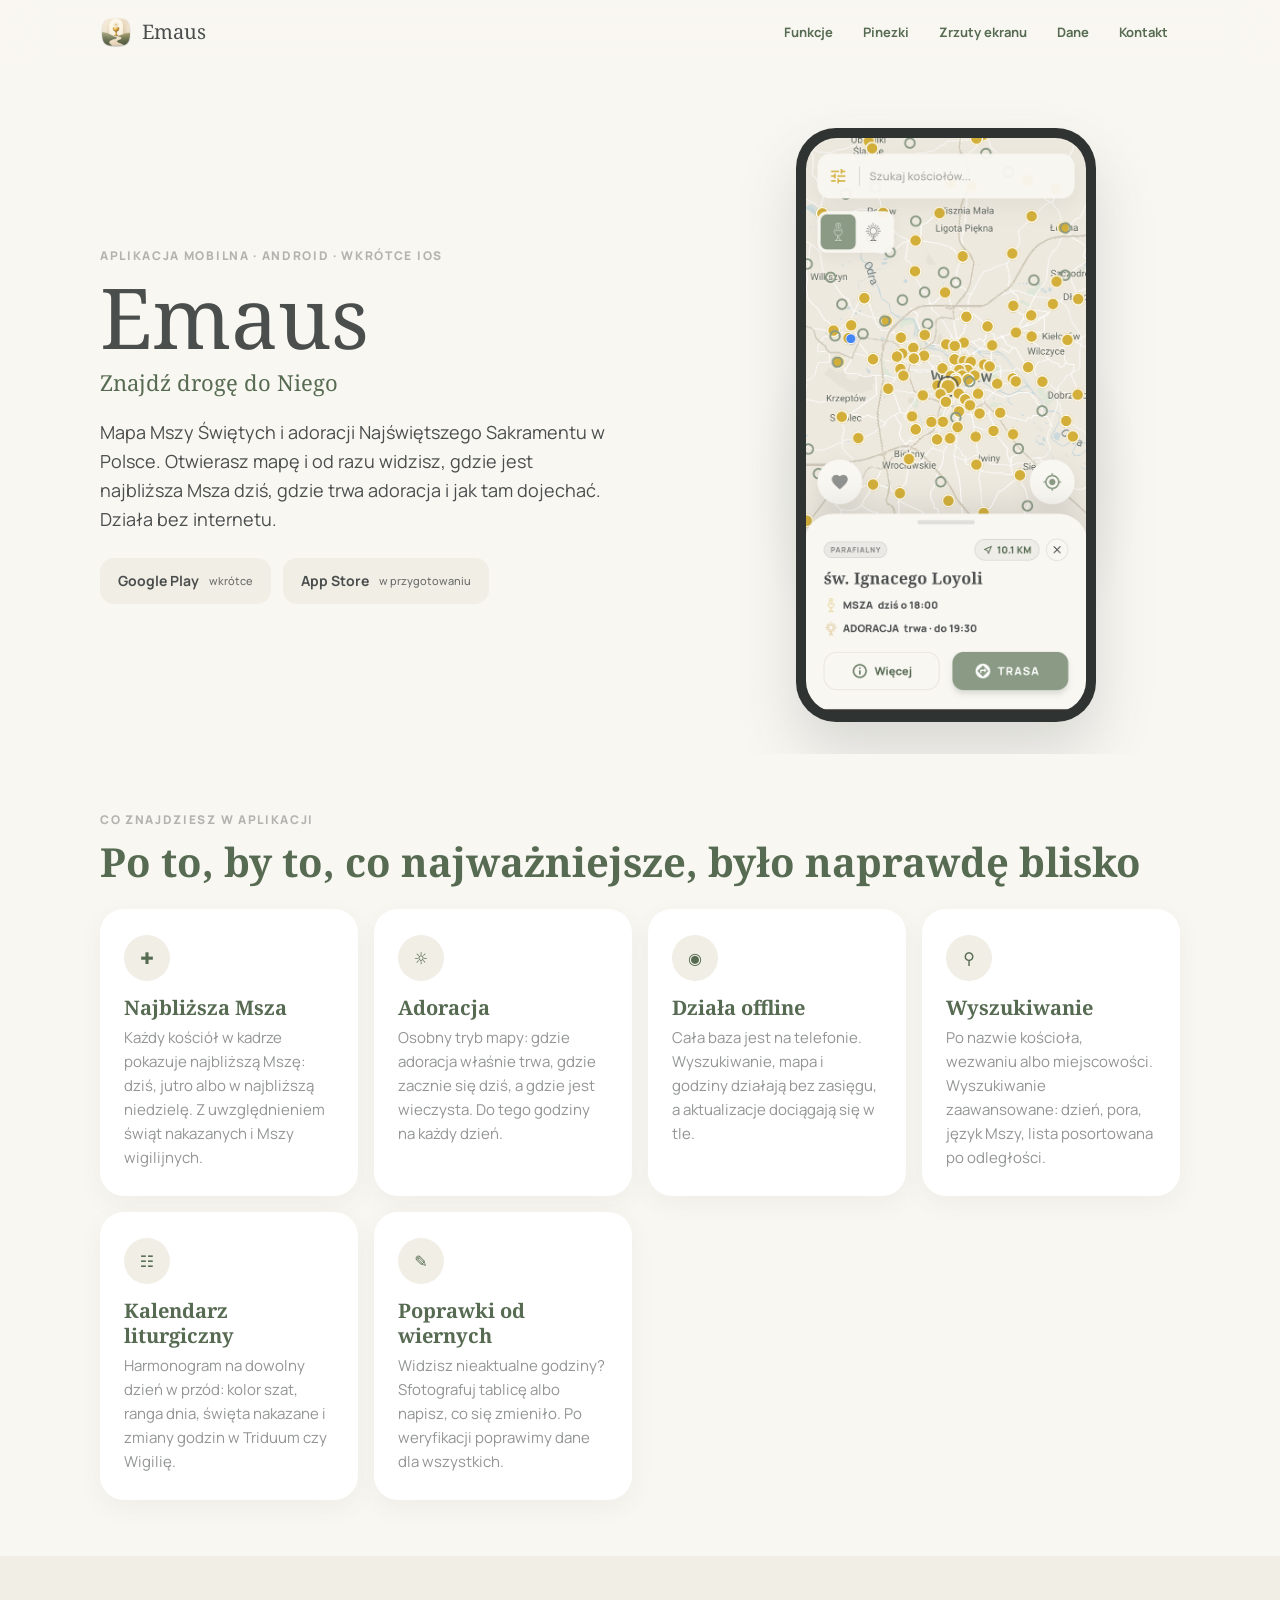
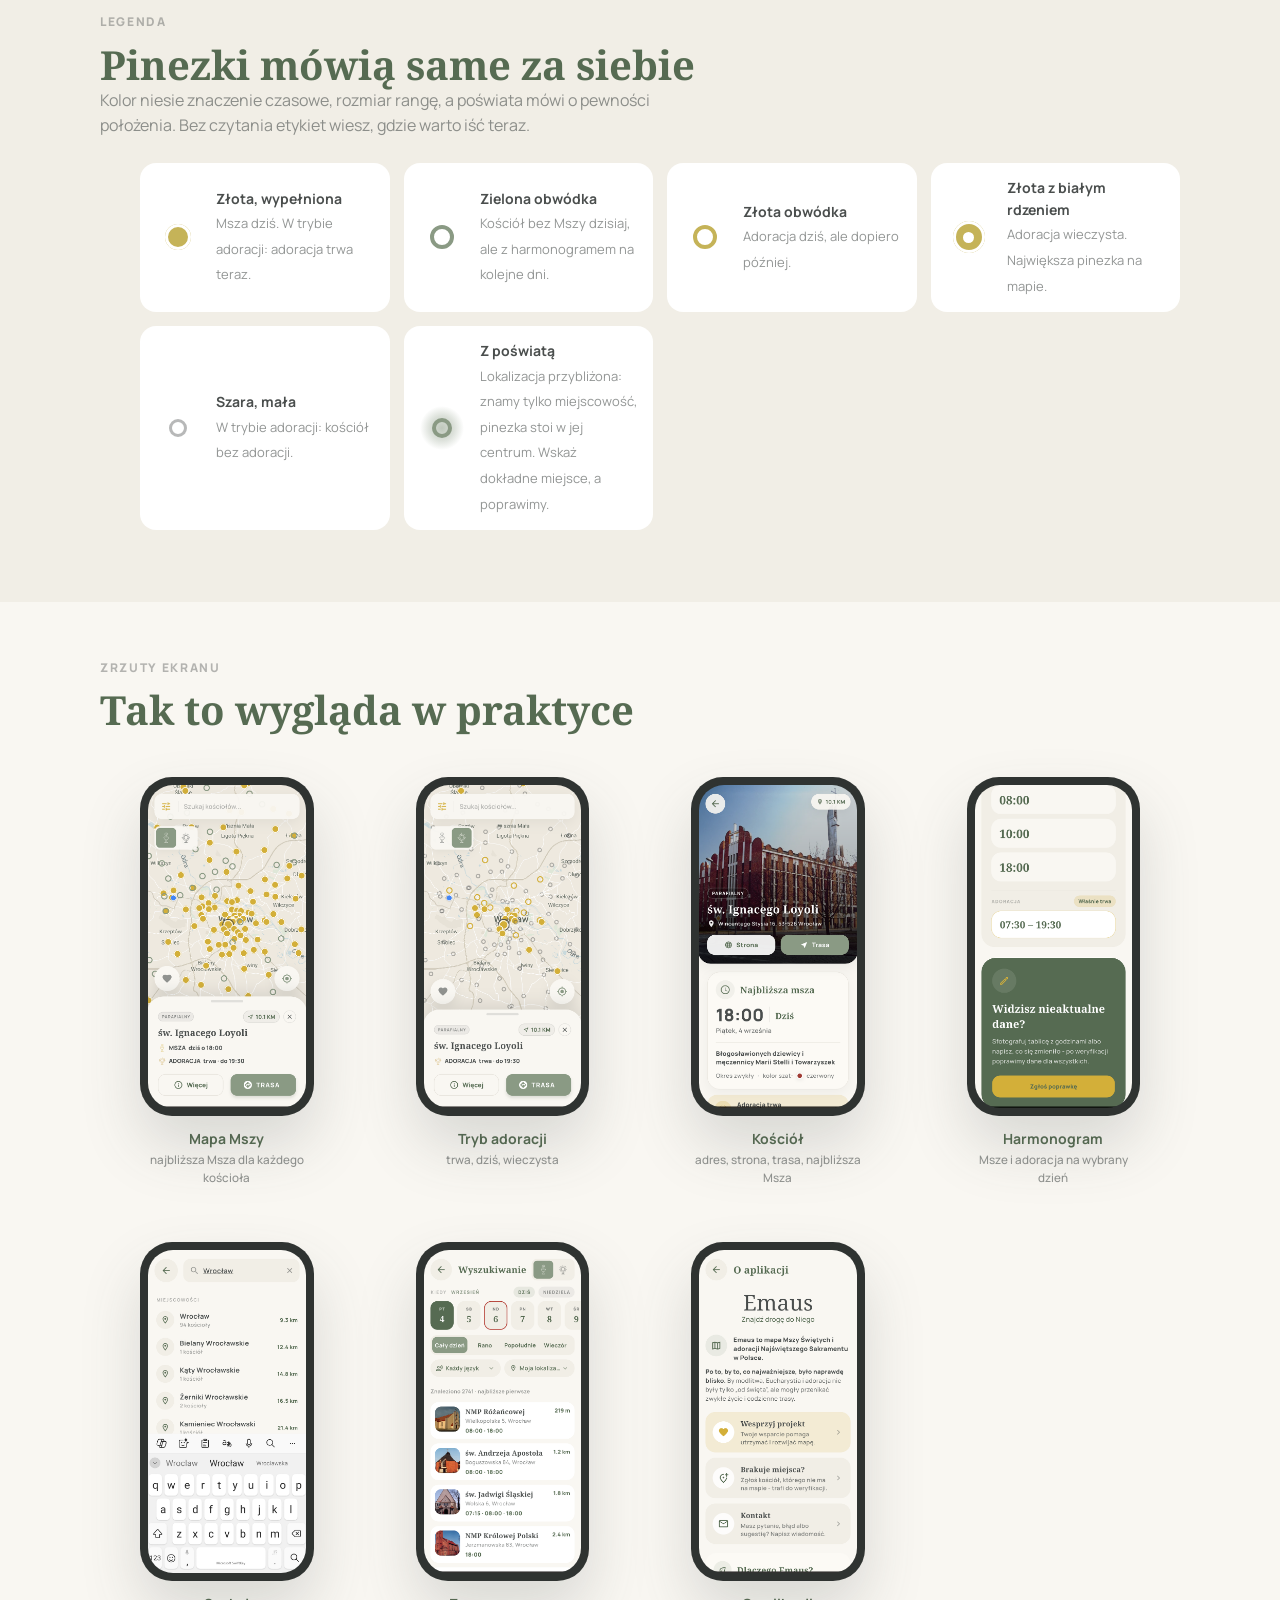
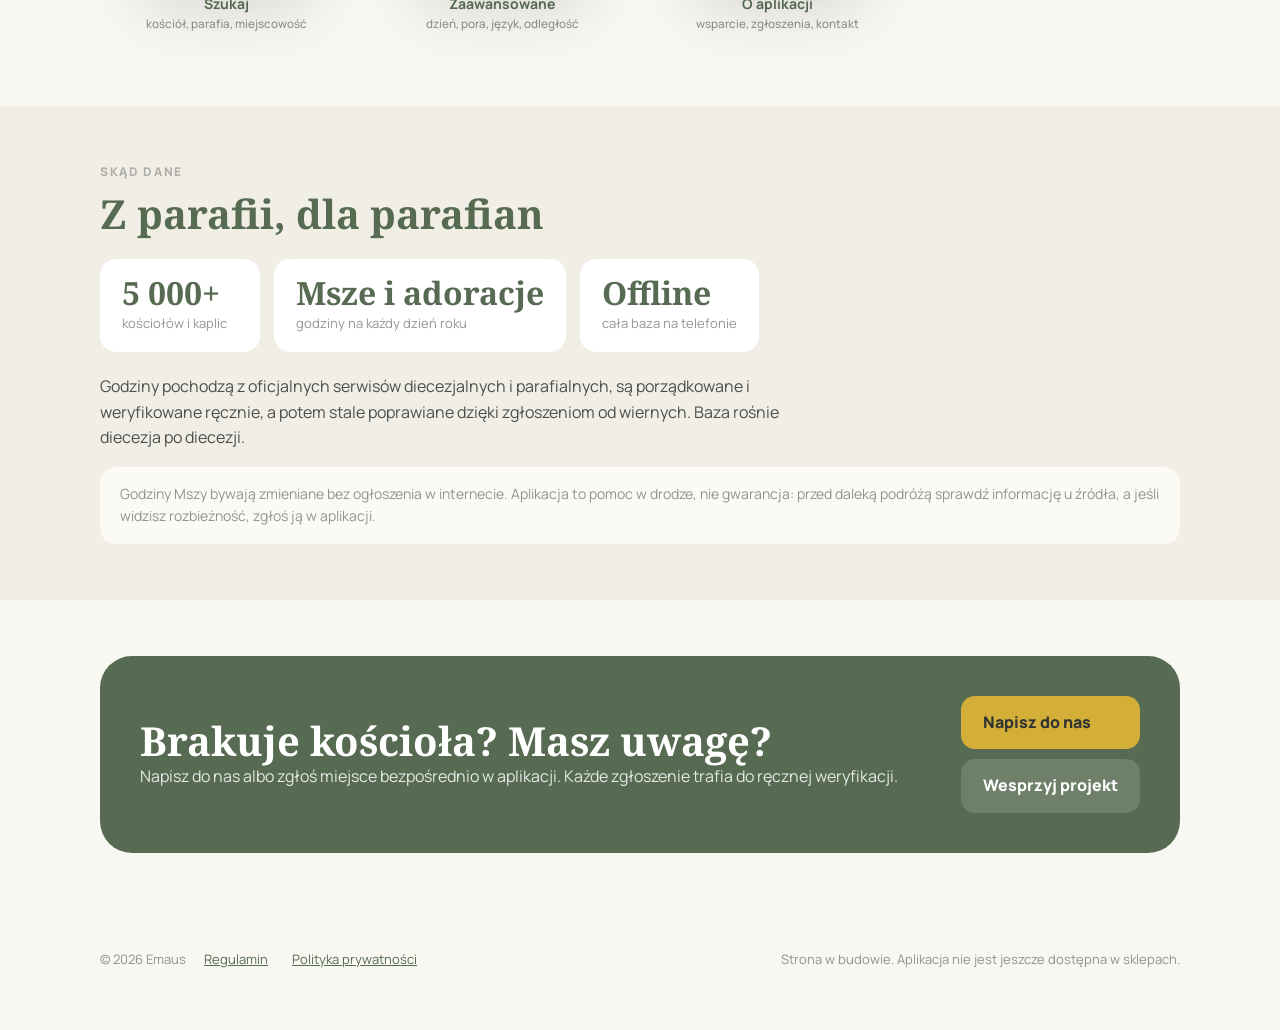
==== index.html @ 116a6212 "Strona Emaus" ====
<!doctype html>
<html lang="pl">
<head>
<meta charset="utf-8">
<meta name="viewport" content="width=device-width, initial-scale=1">
<title>Emaus – mapa Mszy Świętych i adoracji</title>
<meta name="description" content="Emaus to aplikacja mobilna z mapą kościołów, godzin Mszy Świętych i adoracji Najświętszego Sakramentu w Polsce. Działa offline.">
<link rel="icon" href="assets/img/favicon.png">
<link rel="preconnect" href="https://fonts.googleapis.com">
<link href="https://fonts.googleapis.com/css2?family=Manrope:wght@500;700;800&family=Noto+Serif:wght@400;700&display=swap" rel="stylesheet">
<link rel="stylesheet" href="assets/style.css">
</head>
<body>

<header class="nav">
  <div class="wrap">
    <a class="brand" href="#"><img src="assets/img/icon.png" alt=""><span>Emaus</span></a>
    <nav>
      <a href="#funkcje">Funkcje</a>
      <a href="#pinezki">Pinezki</a>
      <a href="#zrzuty">Zrzuty ekranu</a>
      <a href="#dane">Dane</a>
      <a href="#kontakt">Kontakt</a>
    </nav>
  </div>
</header>

<section class="hero">
  <div class="wrap">
    <div>
      <div class="eyebrow">Aplikacja mobilna · Android · wkrótce iOS</div>
      <h1>Emaus</h1>
      <p class="tag">Znajdź drogę do Niego</p>
      <p class="lead">Mapa Mszy Świętych i adoracji Najświętszego Sakramentu w Polsce. Otwierasz mapę i od razu widzisz, gdzie jest najbliższa Msza dziś, gdzie trwa adoracja i jak tam dojechać. Działa bez internetu.</p>
      <div class="badges">
        <span class="badge soon">Google Play<small>wkrótce</small></span>
        <span class="badge soon">App Store<small>w przygotowaniu</small></span>
      </div>
    </div>
    <div class="hero-art">
      <div class="phone"><img src="assets/img/mapa-msze.png" alt="Ekran mapy aplikacji Emaus z pinezkami kościołów"></div>
    </div>
  </div>
</section>

<section id="funkcje">
  <div class="wrap">
    <div class="eyebrow">Co znajdziesz w aplikacji</div>
    <h2>Po to, by to, co najważniejsze, było naprawdę blisko</h2>
    <div class="cards">
      <div class="card"><div class="ico">&#10010;</div><h3>Najbliższa Msza</h3><p>Każdy kościół w kadrze pokazuje najbliższą Mszę: dziś, jutro albo w najbliższą niedzielę. Z uwzględnieniem świąt nakazanych i Mszy wigilijnych.</p></div>
      <div class="card"><div class="ico">&#9788;</div><h3>Adoracja</h3><p>Osobny tryb mapy: gdzie adoracja właśnie trwa, gdzie zacznie się dziś, a gdzie jest wieczysta. Do tego godziny na każdy dzień.</p></div>
      <div class="card"><div class="ico">&#9673;</div><h3>Działa offline</h3><p>Cała baza jest na telefonie. Wyszukiwanie, mapa i godziny działają bez zasięgu, a aktualizacje dociągają się w tle.</p></div>
      <div class="card"><div class="ico">&#9906;</div><h3>Wyszukiwanie</h3><p>Po nazwie kościoła, wezwaniu albo miejscowości. Wyszukiwanie zaawansowane: dzień, pora, język Mszy, lista posortowana po odległości.</p></div>
      <div class="card"><div class="ico">&#9783;</div><h3>Kalendarz liturgiczny</h3><p>Harmonogram na dowolny dzień w przód: kolor szat, ranga dnia, święta nakazane i zmiany godzin w Triduum czy Wigilię.</p></div>
      <div class="card"><div class="ico">&#9998;</div><h3>Poprawki od wiernych</h3><p>Widzisz nieaktualne godziny? Sfotografuj tablicę albo napisz, co się zmieniło. Po weryfikacji poprawimy dane dla wszystkich.</p></div>
    </div>
  </div>
</section>

<section id="pinezki" class="band">
  <div class="wrap">
    <div class="eyebrow">Legenda</div>
    <h2>Pinezki mówią same za siebie</h2>
    <p class="muted" style="max-width:60ch">Kolor niesie znaczenie czasowe, rozmiar rangę, a poświata mówi o pewności położenia. Bez czytania etykiet wiesz, gdzie warto iść teraz.</p>
    <ul class="legend">
      <li><div class="pin mass"><i></i></div><div><b>Złota, wypełniona</b><span>Msza dziś. W trybie adoracji: adoracja trwa teraz.</span></div></li>
      <li><div class="pin empty"><i></i></div><div><b>Zielona obwódka</b><span>Kościół bez Mszy dzisiaj, ale z harmonogramem na kolejne dni.</span></div></li>
      <li><div class="pin ador"><i></i></div><div><b>Złota obwódka</b><span>Adoracja dziś, ale dopiero później.</span></div></li>
      <li><div class="pin perp"><i></i></div><div><b>Złota z białym rdzeniem</b><span>Adoracja wieczysta. Największa pinezka na mapie.</span></div></li>
      <li><div class="pin dim"><i></i></div><div><b>Szara, mała</b><span>W trybie adoracji: kościół bez adoracji.</span></div></li>
      <li><div class="pin halo"><i></i></div><div><b>Z poświatą</b><span>Lokalizacja przybliżona: znamy tylko miejscowość, pinezka stoi w jej centrum. Wskaż dokładne miejsce, a poprawimy.</span></div></li>
    </ul>
  </div>
</section>

<section id="zrzuty">
  <div class="wrap">
    <div class="eyebrow">Zrzuty ekranu</div>
    <h2>Tak to wygląda w praktyce</h2>
    <div class="gallery">
      <figure class="shot"><div class="phone sm"><img src="assets/img/mapa-msze.png" alt="Mapa w trybie Mszy" loading="lazy"></div><figcaption>Mapa Mszy<small>najbliższa Msza dla każdego kościoła</small></figcaption></figure>
      <figure class="shot"><div class="phone sm"><img src="assets/img/mapa-adoracje.png" alt="Mapa w trybie adoracji" loading="lazy"></div><figcaption>Tryb adoracji<small>trwa, dziś, wieczysta</small></figcaption></figure>
      <figure class="shot"><div class="phone sm"><img src="assets/img/detal.png" alt="Szczegóły kościoła" loading="lazy"></div><figcaption>Kościół<small>adres, strona, trasa, najbliższa Msza</small></figcaption></figure>
      <figure class="shot"><div class="phone sm"><img src="assets/img/harmonogram.png" alt="Harmonogram Mszy i adoracji" loading="lazy"></div><figcaption>Harmonogram<small>Msze i adoracja na wybrany dzień</small></figcaption></figure>
      <figure class="shot"><div class="phone sm"><img src="assets/img/szukaj.png" alt="Wyszukiwanie miejscowości" loading="lazy"></div><figcaption>Szukaj<small>kościół, parafia, miejscowość</small></figcaption></figure>
      <figure class="shot"><div class="phone sm"><img src="assets/img/zaawansowane.png" alt="Wyszukiwanie zaawansowane" loading="lazy"></div><figcaption>Zaawansowane<small>dzień, pora, język, odległość</small></figcaption></figure>
      <figure class="shot"><div class="phone sm"><img src="assets/img/o-aplikacji.png" alt="Ekran O aplikacji" loading="lazy"></div><figcaption>O aplikacji<small>wsparcie, zgłoszenia, kontakt</small></figcaption></figure>
    </div>
  </div>
</section>

<section id="dane" class="band">
  <div class="wrap">
    <div class="eyebrow">Skąd dane</div>
    <h2>Z parafii, dla parafian</h2>
    <div class="stats">
      <div class="stat"><b>5&nbsp;000+</b><span>kościołów i kaplic</span></div>
      <div class="stat"><b>Msze i adoracje</b><span>godziny na każdy dzień roku</span></div>
      <div class="stat"><b>Offline</b><span>cała baza na telefonie</span></div>
    </div>
    <p style="max-width:70ch">Godziny pochodzą z oficjalnych serwisów diecezjalnych i parafialnych, są porządkowane i weryfikowane ręcznie, a potem stale poprawiane dzięki zgłoszeniom od wiernych. Baza rośnie diecezja po diecezji.</p>
    <div class="note">Godziny Mszy bywają zmieniane bez ogłoszenia w internecie. Aplikacja to pomoc w drodze, nie gwarancja: przed daleką podróżą sprawdź informację u źródła, a jeśli widzisz rozbieżność, zgłoś ją w aplikacji.</div>
  </div>
</section>

<section id="kontakt">
  <div class="wrap">
    <div class="cta">
      <div>
        <h2>Brakuje kościoła? Masz uwagę?</h2>
        <p>Napisz do nas albo zgłoś miejsce bezpośrednio w aplikacji. Każde zgłoszenie trafia do ręcznej weryfikacji.</p>
      </div>
      <div style="display:grid;gap:10px">
        <a class="btn" href="mailto:[[DO UZUPEŁNIENIA: e-mail kontaktowy]]">Napisz do nas</a>
        <a class="btn ghost" href="[[DO UZUPEŁNIENIA: link wsparcia]]">Wesprzyj projekt</a>
      </div>
    </div>
  </div>
</section>

<footer>
  <div class="wrap">
    <span>© 2026 Emaus</span>
    <a href="emaus/regulamin.html">Regulamin</a>
    <a href="emaus/polityka-prywatnosci.html">Polityka prywatności</a>
    <span class="spacer"></span>
    <span>Strona w budowie. Aplikacja nie jest jeszcze dostępna w sklepach.</span>
  </div>
</footer>

</body>
</html>
---- assets/style.css ----
:root{
  --bg:#F9F7F2; --low:#F1EEE6; --lowest:#FFFFFF; --warm:#FCFAF5;
  --primary:#8A9A84; --primary-dark:#566B52; --gold:#C5B358; --gold-deep:#D3AF39;
  --ink:#4A4E4D; --ink-60:rgba(74,78,77,.6); --ink-40:rgba(74,78,77,.4);
  --feast:#B33A31; --radius:24px; --radius-sm:16px;
  --shadow:0 8px 24px rgba(74,78,77,.06);
}
*{box-sizing:border-box}
html{scroll-behavior:smooth}
body{margin:0;background:var(--bg);color:var(--ink);font-family:"Manrope",system-ui,-apple-system,"Segoe UI",sans-serif;font-size:16px;line-height:1.6}
h1,h2,h3,.serif{font-family:"Noto Serif",Georgia,serif;font-weight:700;color:var(--primary-dark);margin:0}
h1{font-size:clamp(44px,8vw,84px);line-height:1;font-weight:400;color:var(--ink)}
h2{font-size:clamp(28px,4vw,40px);line-height:1.15}
h3{font-size:20px;line-height:1.25}
p{margin:0 0 1em}
a{color:var(--primary-dark)}
.wrap{max-width:1120px;margin:0 auto;padding:0 20px}
.muted{color:var(--ink-60)}
.eyebrow{font-size:12px;font-weight:800;letter-spacing:.14em;text-transform:uppercase;color:var(--ink-40);margin-bottom:10px}

/* nav */
.nav{position:sticky;top:0;z-index:20;background:rgba(249,247,242,.8);backdrop-filter:blur(20px);-webkit-backdrop-filter:blur(20px)}
.nav .wrap{display:flex;align-items:center;gap:20px;height:64px}
.brand{display:flex;align-items:center;gap:10px;text-decoration:none;color:var(--ink)}
.brand img{width:32px;height:32px;border-radius:9px}
.brand span{font-family:"Noto Serif",serif;font-size:20px}
.nav nav{margin-left:auto;display:flex;gap:6px;flex-wrap:wrap}
.nav nav a{text-decoration:none;font-size:13px;font-weight:700;color:var(--primary-dark);padding:8px 12px;border-radius:999px}
.nav nav a:hover{background:var(--low)}

/* hero */
.hero{position:relative;overflow:hidden;padding:64px 0 32px}
.hero .wrap{display:grid;grid-template-columns:1.1fr .9fr;gap:40px;align-items:center}
.hero .tag{font-family:"Noto Serif",serif;font-size:22px;color:var(--primary-dark);margin:6px 0 18px}
.hero .lead{font-size:18px;max-width:46ch}
.badges{display:flex;gap:12px;flex-wrap:wrap;margin-top:24px}
.badge{display:inline-flex;align-items:center;gap:10px;padding:12px 18px;border-radius:14px;background:var(--ink);color:#fff;text-decoration:none;font-weight:700;font-size:14px;opacity:.55;cursor:default}
.badge small{display:block;font-weight:500;font-size:11px;opacity:.8;line-height:1}
.badge.soon{background:var(--low);color:var(--ink);opacity:1}
.hero-art{position:relative;display:flex;justify-content:center}
.hero-art::before{content:"";position:absolute;inset:10% -10% -10% -10%;background:radial-gradient(closest-side,rgba(138,154,132,.28),transparent 70%);z-index:0}

/* phone */
.phone{position:relative;z-index:1;width:min(300px,80vw);padding:10px;border-radius:40px;background:#2f3331;box-shadow:0 30px 60px rgba(74,78,77,.18)}
.phone img{display:block;width:100%;height:auto;border-radius:31px;background:var(--low)}
.phone.sm{width:100%;padding:8px;border-radius:32px}
.phone.sm img{border-radius:25px}

section{padding:56px 0}
.cards{display:grid;grid-template-columns:repeat(auto-fit,minmax(250px,1fr));gap:16px;margin-top:24px}
.card{background:var(--lowest);border-radius:var(--radius);padding:26px 24px;box-shadow:var(--shadow)}
.card .ico{width:46px;height:46px;border-radius:50%;background:var(--low);display:grid;place-items:center;margin-bottom:14px;color:var(--primary-dark)}
.card h3{margin-bottom:6px}
.card p{margin:0;color:var(--ink-60);font-size:15px}
.band{background:var(--low)}

/* legenda pinezek */
.legend{display:grid;grid-template-columns:repeat(auto-fit,minmax(230px,1fr));gap:14px;margin-top:24px}
.legend li{list-style:none;display:flex;align-items:center;gap:16px;background:var(--lowest);border-radius:var(--radius-sm);padding:14px 16px}
.legend .pin{position:relative;flex:0 0 44px;height:44px;display:grid;place-items:center}
.pin i{display:block;border-radius:50%}
.pin.mass i{width:26px;height:26px;background:var(--gold);box-shadow:0 0 0 3px #fff inset}
.pin.empty i{width:24px;height:24px;border:4px solid var(--primary)}
.pin.ador i{width:24px;height:24px;border:4px solid var(--gold)}
.pin.perp i{width:32px;height:32px;background:var(--gold);box-shadow:0 0 0 3px #fff inset;position:relative}
.pin.perp i::after{content:"";position:absolute;left:50%;top:50%;width:11px;height:11px;margin:-5.5px;border-radius:50%;background:#fff}
.pin.dim i{width:18px;height:18px;border:3px solid rgba(74,78,77,.4)}
.pin.halo::before{content:"";position:absolute;width:44px;height:44px;border-radius:50%;background:radial-gradient(closest-side,rgba(138,154,132,.55),rgba(138,154,132,.3) 55%,transparent)}
.pin.halo i{position:relative;width:20px;height:20px;border:4px solid var(--primary)}
.legend b{display:block;font-size:14px}
.legend span{font-size:13px;color:var(--ink-60)}

/* galeria */
.gallery{display:grid;grid-template-columns:repeat(auto-fit,minmax(200px,1fr));gap:22px;margin-top:28px}
.shot{text-align:center}
.shot figcaption{margin-top:12px;font-size:14px;font-weight:700;color:var(--primary-dark)}
.shot figcaption small{display:block;font-weight:500;color:var(--ink-60)}

/* dane */
.stats{display:flex;gap:14px;flex-wrap:wrap;margin:22px 0}
.stat{background:var(--lowest);border-radius:var(--radius-sm);padding:16px 22px;min-width:160px}
.stat b{display:block;font-family:"Noto Serif",serif;font-size:32px;color:var(--primary-dark);line-height:1.1}
.stat span{font-size:13px;color:var(--ink-60)}
.note{background:var(--warm);border-radius:var(--radius-sm);padding:16px 20px;font-size:14px;color:var(--ink-60)}

/* cta */
.cta{background:var(--primary-dark);color:#fff;border-radius:32px;padding:40px;display:grid;grid-template-columns:1fr auto;gap:24px;align-items:center}
.cta h2{color:#fff}
.cta p{color:rgba(255,255,255,.85);margin:0}
.btn{display:inline-block;padding:14px 22px;border-radius:14px;background:var(--gold-deep);color:#2f3331;font-weight:800;text-decoration:none;white-space:nowrap}
.btn.ghost{background:rgba(255,255,255,.14);color:#fff}

footer{padding:40px 0 60px;font-size:13px;color:var(--ink-60)}
footer .wrap{display:flex;gap:18px;flex-wrap:wrap;align-items:center}
footer a{margin-right:6px}
footer .spacer{flex:1}

/* dokumenty */
.doc{max-width:760px;margin:0 auto;padding:40px 20px 80px}
.doc h1{font-size:clamp(32px,5vw,48px);font-weight:700;color:var(--primary-dark);margin-bottom:8px}
.doc h2{font-size:22px;margin:36px 0 10px}
.doc h3{font-size:17px;margin:22px 0 6px;color:var(--ink)}
.doc ol,.doc ul{padding-left:22px}
.doc li{margin:4px 0}
.draft{background:#FBEFD6;color:#6b4e12;border-radius:var(--radius-sm);padding:14px 18px;font-size:14px;margin:18px 0 28px}
.fill{background:#FBEFD6;padding:0 6px;border-radius:6px;font-weight:700;color:#6b4e12}
.doc table{width:100%;border-collapse:collapse;font-size:14px;margin:12px 0}
.doc th,.doc td{text-align:left;padding:10px 12px;vertical-align:top}
.doc tr:nth-child(even) td{background:var(--low)}
.doc th{background:var(--low);font-weight:800;font-size:12px;letter-spacing:.08em;text-transform:uppercase;color:var(--ink-60)}
.doc .meta{font-size:13px;color:var(--ink-40)}

@media (max-width:820px){
  .hero .wrap{grid-template-columns:1fr}
  .hero-art{order:-1}
  .cta{grid-template-columns:1fr}
}
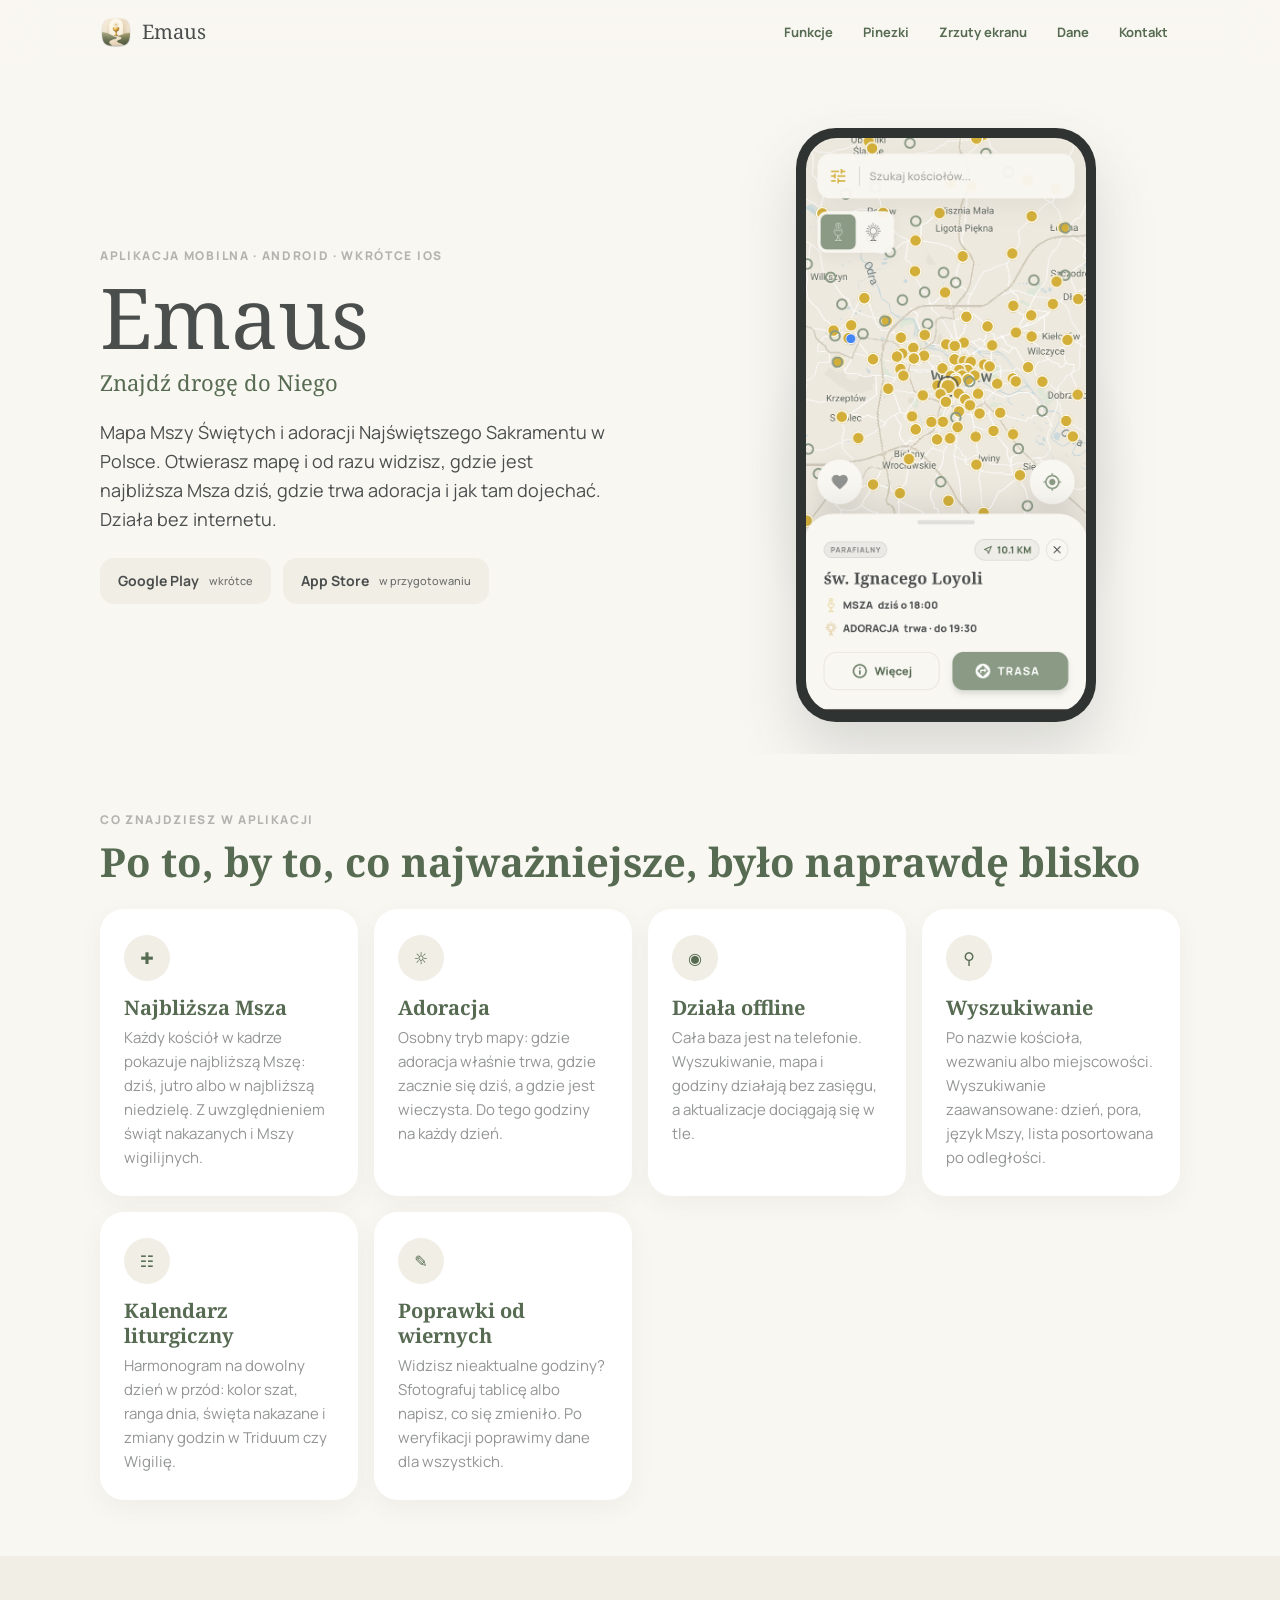
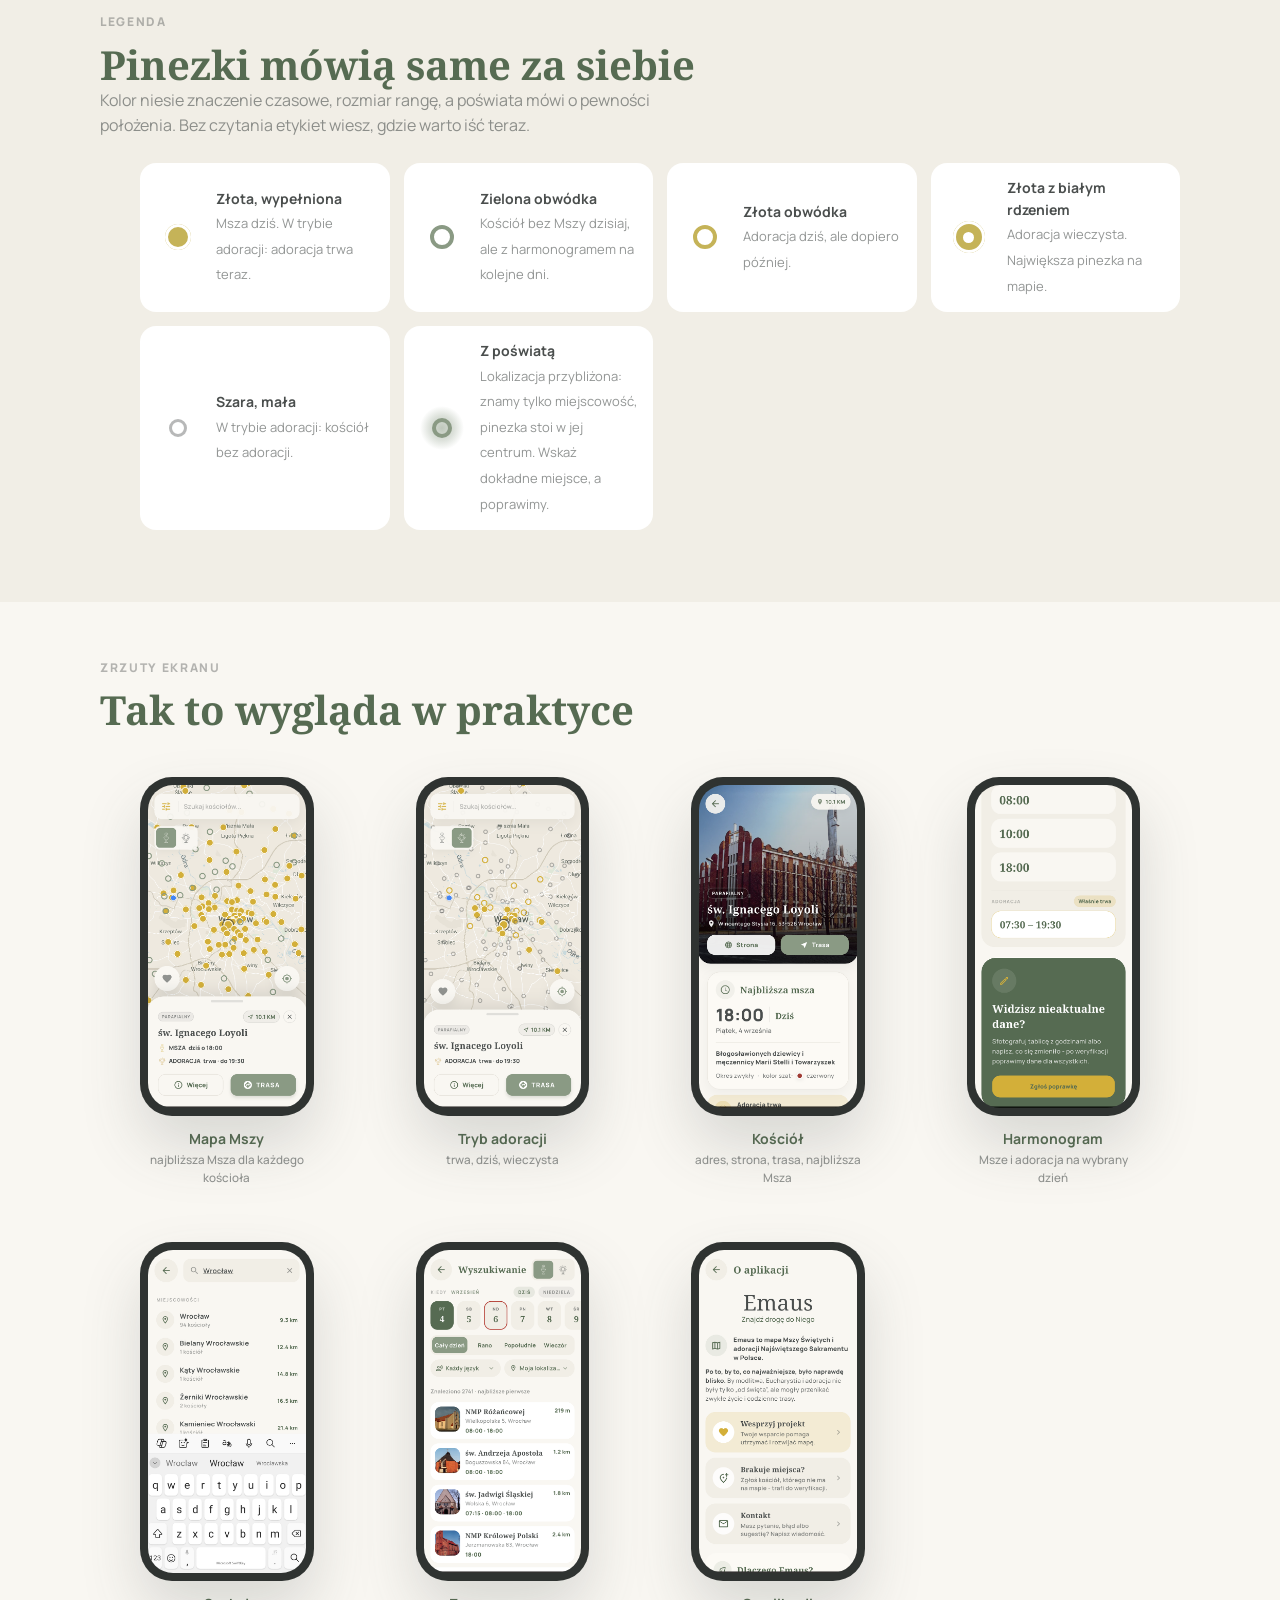
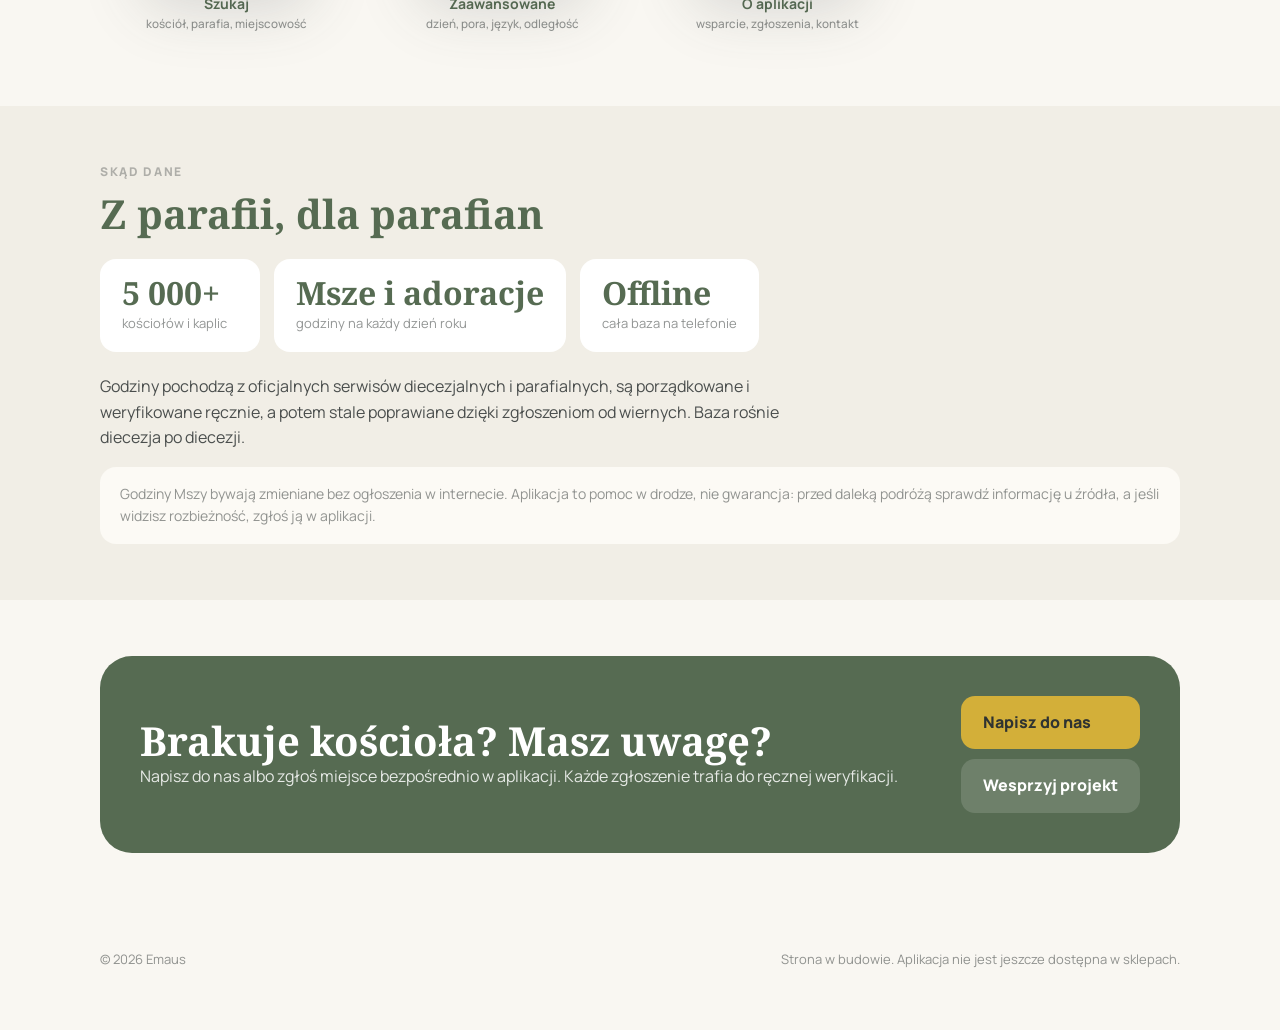
==== commit 5f0b01d8: "Finalizacja dokumentów prawnych Emaus" ====
--- a/index.html
+++ b/index.html
@@ -122,8 +122,6 @@
 <footer>
   <div class="wrap">
     <span>© 2026 Emaus</span>
-    <a href="emaus/regulamin.html">Regulamin</a>
-    <a href="emaus/polityka-prywatnosci.html">Polityka prywatności</a>
     <span class="spacer"></span>
     <span>Strona w budowie. Aplikacja nie jest jeszcze dostępna w sklepach.</span>
   </div>
--- a/assets/style.css
+++ b/assets/style.css
@@ -115,3 +115,8 @@
   .hero-art{order:-1}
   .cta{grid-template-columns:1fr}
 }
+@media (max-width:600px){
+  .nav .wrap{height:auto;padding:10px 20px 8px;flex-wrap:wrap;row-gap:4px}
+  .nav nav{margin-left:0;width:100%;gap:2px}
+  .nav nav a{padding:6px 10px;font-size:12.5px}
+}
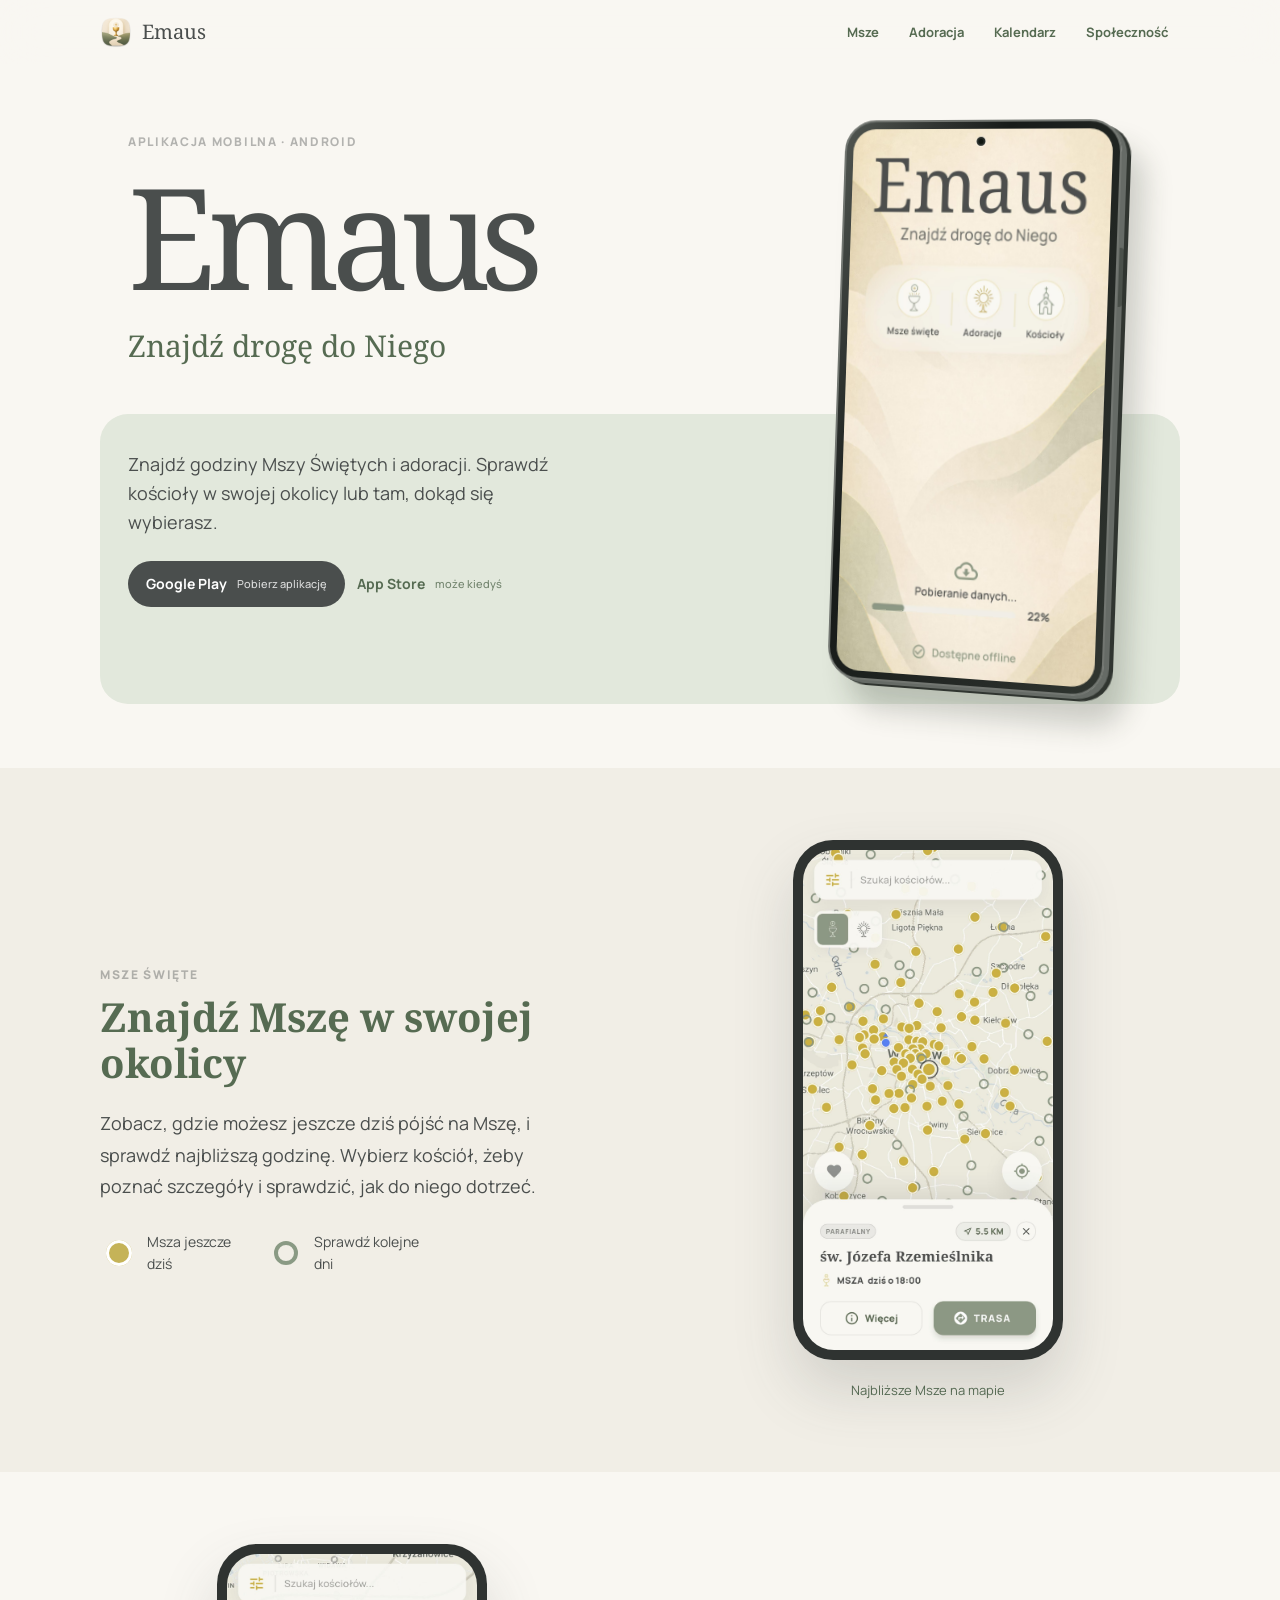
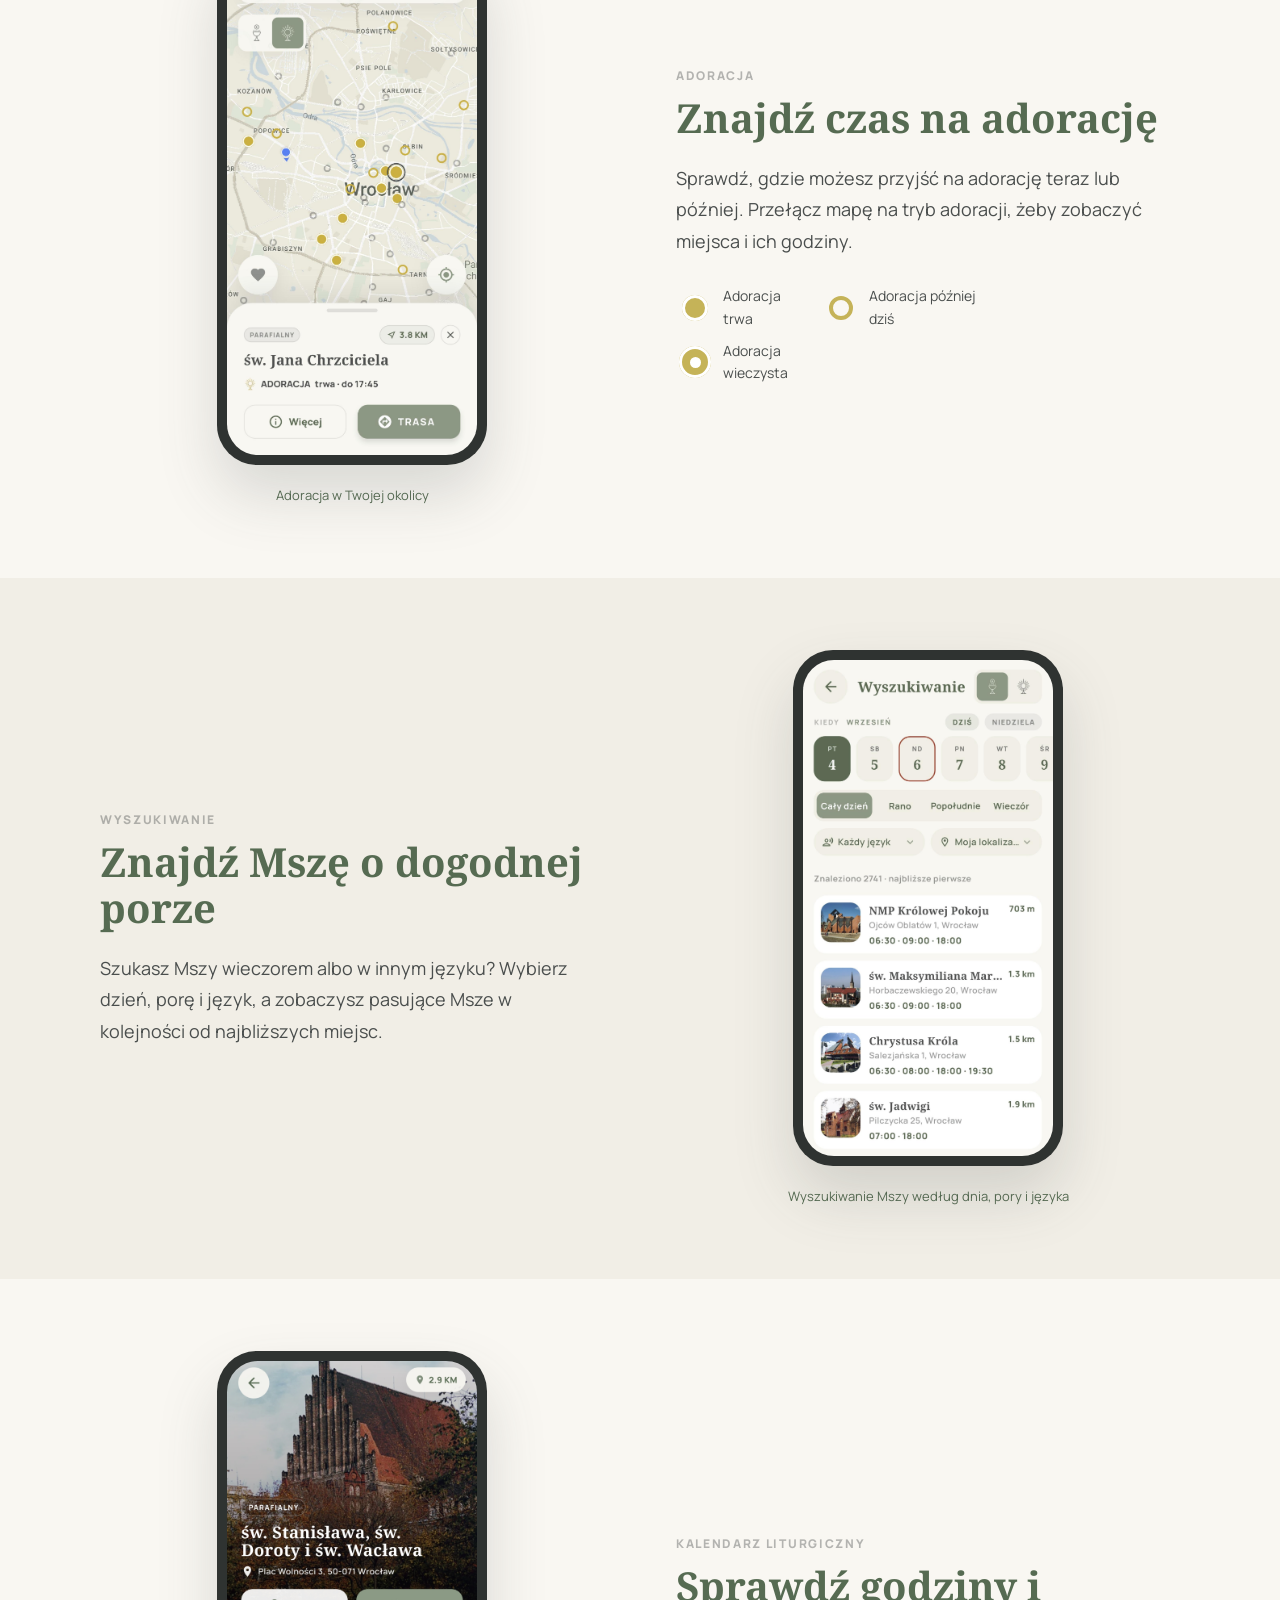
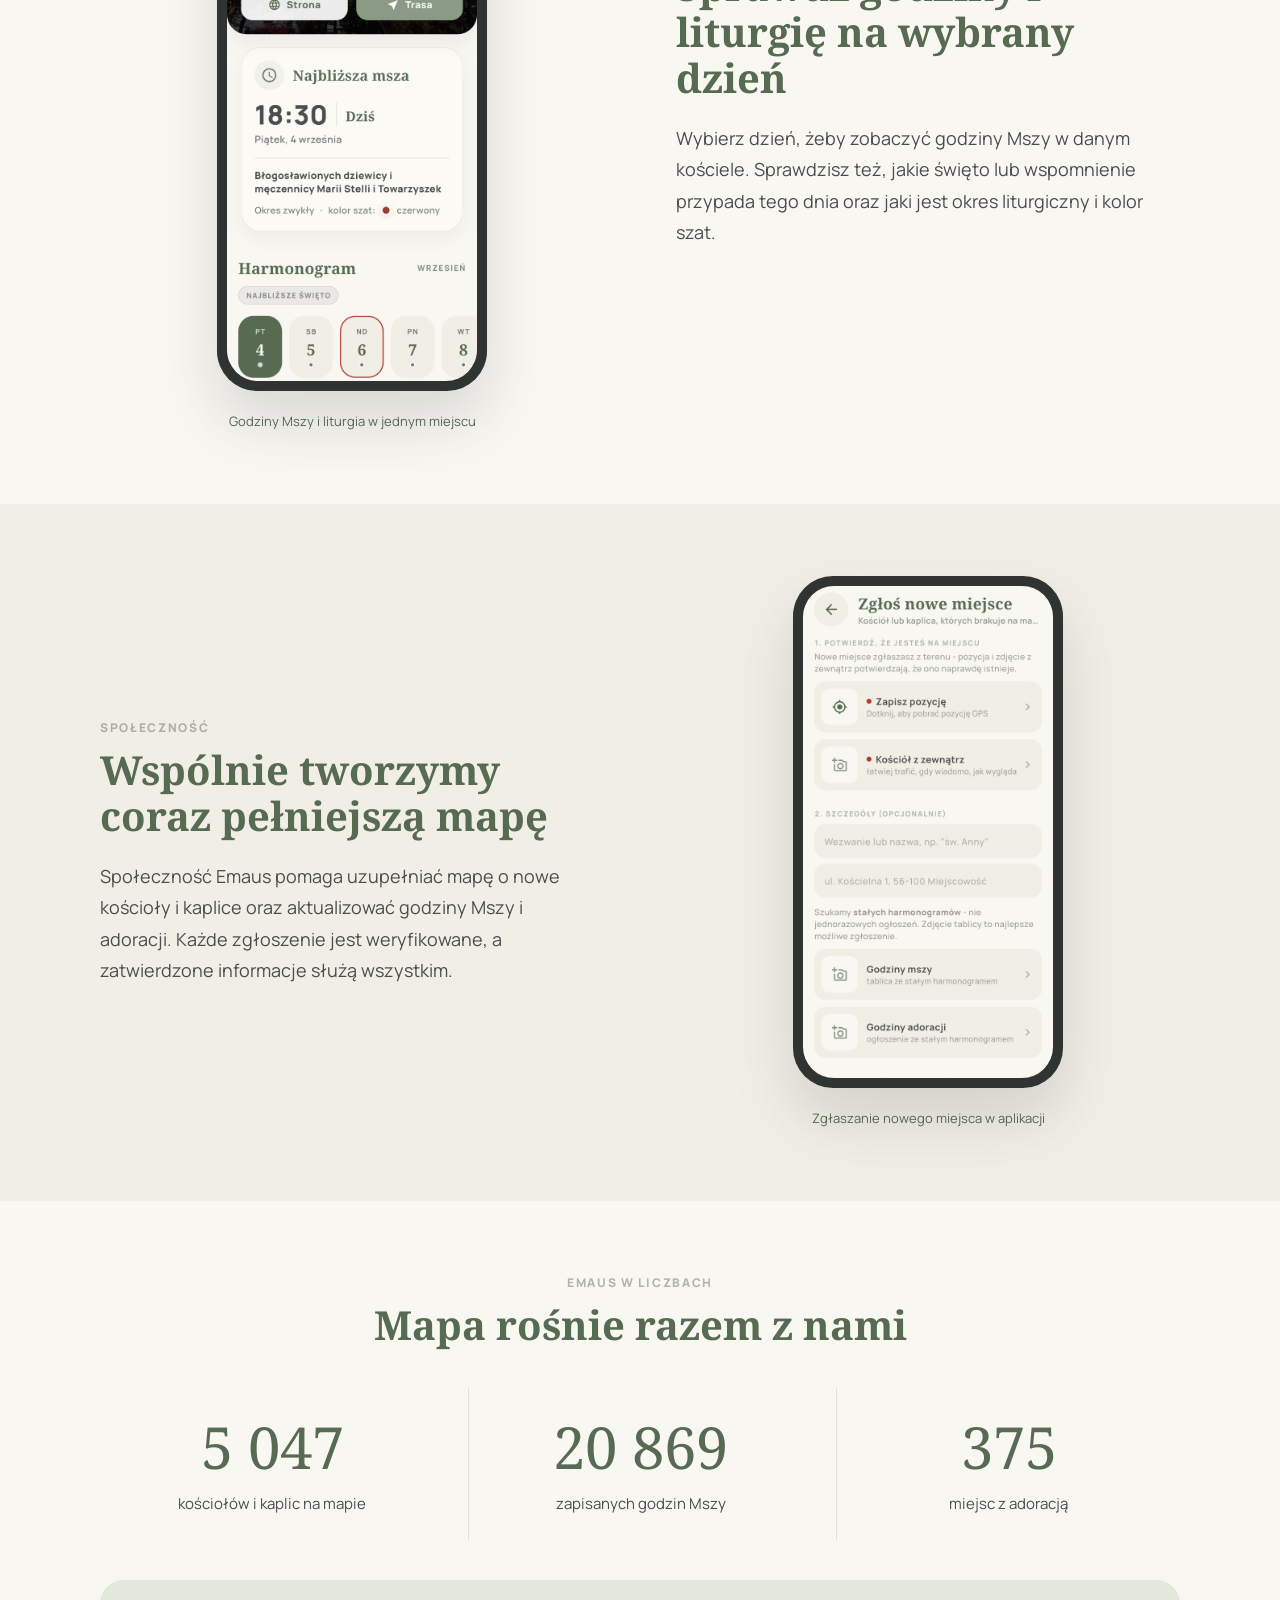
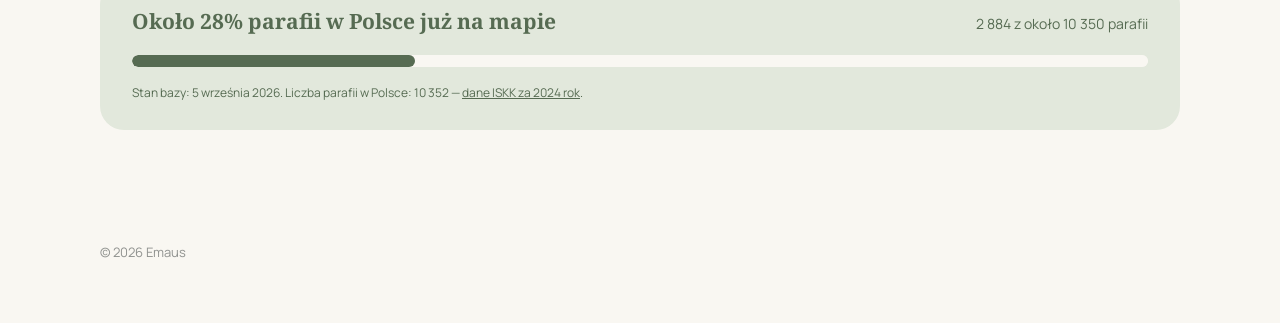
==== commit 82fb87c0: "Odśwież stronę Emaus: funkcje, zrzuty i statystyki" ====
--- a/index.html
+++ b/index.html
@@ -4,7 +4,7 @@
 <meta charset="utf-8">
 <meta name="viewport" content="width=device-width, initial-scale=1">
 <title>Emaus – mapa Mszy Świętych i adoracji</title>
-<meta name="description" content="Emaus to aplikacja mobilna z mapą kościołów, godzin Mszy Świętych i adoracji Najświętszego Sakramentu w Polsce. Działa offline.">
+<meta name="description" content="Emaus to aplikacja mobilna z mapą kościołów, godzin Mszy Świętych i adoracji Najświętszego Sakramentu w Polsce. Znajdź dogodną porę i sprawdź liturgię wybranego dnia.">
 <link rel="icon" href="assets/img/favicon.png">
 <link rel="preconnect" href="https://fonts.googleapis.com">
 <link href="https://fonts.googleapis.com/css2?family=Manrope:wght@500;700;800&family=Noto+Serif:wght@400;700&display=swap" rel="stylesheet">
@@ -15,115 +15,145 @@
 <header class="nav">
   <div class="wrap">
     <a class="brand" href="#"><img src="assets/img/icon.png" alt=""><span>Emaus</span></a>
-    <nav>
-      <a href="#funkcje">Funkcje</a>
-      <a href="#pinezki">Pinezki</a>
-      <a href="#zrzuty">Zrzuty ekranu</a>
-      <a href="#dane">Dane</a>
-      <a href="#kontakt">Kontakt</a>
+    <nav aria-label="Nawigacja główna">
+      <a href="#msze">Msze</a>
+      <a href="#adoracja">Adoracja</a>
+      <a href="#kalendarz">Kalendarz</a>
+      <a href="#spolecznosc">Społeczność</a>
     </nav>
   </div>
 </header>
 
+<main>
 <section class="hero">
-  <div class="wrap">
-    <div>
-      <div class="eyebrow">Aplikacja mobilna · Android · wkrótce iOS</div>
+  <div class="wrap hero-layout">
+    <div class="hero-heading">
+      <div class="eyebrow">Aplikacja mobilna · Android</div>
       <h1>Emaus</h1>
       <p class="tag">Znajdź drogę do Niego</p>
-      <p class="lead">Mapa Mszy Świętych i adoracji Najświętszego Sakramentu w Polsce. Otwierasz mapę i od razu widzisz, gdzie jest najbliższa Msza dziś, gdzie trwa adoracja i jak tam dojechać. Działa bez internetu.</p>
+    </div>
+    <div class="hero-panel">
+      <p class="lead">Znajdź godziny Mszy Świętych i adoracji. Sprawdź kościoły w swojej okolicy lub tam, dokąd się wybierasz.</p>
       <div class="badges">
-        <span class="badge soon">Google Play<small>wkrótce</small></span>
-        <span class="badge soon">App Store<small>w przygotowaniu</small></span>
+        <a class="badge" href="https://play.google.com/store/apps/details?id=pl.parsoptima.emaus">Google Play<small>Pobierz aplikację</small></a>
+        <span class="badge soon">App Store<small>może kiedyś</small></span>
       </div>
     </div>
     <div class="hero-art">
-      <div class="phone"><img src="assets/img/mapa-msze.png" alt="Ekran mapy aplikacji Emaus z pinezkami kościołów"></div>
-    </div>
-  </div>
-</section>
-
-<section id="funkcje">
-  <div class="wrap">
-    <div class="eyebrow">Co znajdziesz w aplikacji</div>
-    <h2>Po to, by to, co najważniejsze, było naprawdę blisko</h2>
-    <div class="cards">
-      <div class="card"><div class="ico">&#10010;</div><h3>Najbliższa Msza</h3><p>Każdy kościół w kadrze pokazuje najbliższą Mszę: dziś, jutro albo w najbliższą niedzielę. Z uwzględnieniem świąt nakazanych i Mszy wigilijnych.</p></div>
-      <div class="card"><div class="ico">&#9788;</div><h3>Adoracja</h3><p>Osobny tryb mapy: gdzie adoracja właśnie trwa, gdzie zacznie się dziś, a gdzie jest wieczysta. Do tego godziny na każdy dzień.</p></div>
-      <div class="card"><div class="ico">&#9673;</div><h3>Działa offline</h3><p>Cała baza jest na telefonie. Wyszukiwanie, mapa i godziny działają bez zasięgu, a aktualizacje dociągają się w tle.</p></div>
-      <div class="card"><div class="ico">&#9906;</div><h3>Wyszukiwanie</h3><p>Po nazwie kościoła, wezwaniu albo miejscowości. Wyszukiwanie zaawansowane: dzień, pora, język Mszy, lista posortowana po odległości.</p></div>
-      <div class="card"><div class="ico">&#9783;</div><h3>Kalendarz liturgiczny</h3><p>Harmonogram na dowolny dzień w przód: kolor szat, ranga dnia, święta nakazane i zmiany godzin w Triduum czy Wigilię.</p></div>
-      <div class="card"><div class="ico">&#9998;</div><h3>Poprawki od wiernych</h3><p>Widzisz nieaktualne godziny? Sfotografuj tablicę albo napisz, co się zmieniło. Po weryfikacji poprawimy dane dla wszystkich.</p></div>
-    </div>
-  </div>
-</section>
-
-<section id="pinezki" class="band">
-  <div class="wrap">
-    <div class="eyebrow">Legenda</div>
-    <h2>Pinezki mówią same za siebie</h2>
-    <p class="muted" style="max-width:60ch">Kolor niesie znaczenie czasowe, rozmiar rangę, a poświata mówi o pewności położenia. Bez czytania etykiet wiesz, gdzie warto iść teraz.</p>
-    <ul class="legend">
-      <li><div class="pin mass"><i></i></div><div><b>Złota, wypełniona</b><span>Msza dziś. W trybie adoracji: adoracja trwa teraz.</span></div></li>
-      <li><div class="pin empty"><i></i></div><div><b>Zielona obwódka</b><span>Kościół bez Mszy dzisiaj, ale z harmonogramem na kolejne dni.</span></div></li>
-      <li><div class="pin ador"><i></i></div><div><b>Złota obwódka</b><span>Adoracja dziś, ale dopiero później.</span></div></li>
-      <li><div class="pin perp"><i></i></div><div><b>Złota z białym rdzeniem</b><span>Adoracja wieczysta. Największa pinezka na mapie.</span></div></li>
-      <li><div class="pin dim"><i></i></div><div><b>Szara, mała</b><span>W trybie adoracji: kościół bez adoracji.</span></div></li>
-      <li><div class="pin halo"><i></i></div><div><b>Z poświatą</b><span>Lokalizacja przybliżona: znamy tylko miejscowość, pinezka stoi w jej centrum. Wskaż dokładne miejsce, a poprawimy.</span></div></li>
-    </ul>
-  </div>
-</section>
-
-<section id="zrzuty">
-  <div class="wrap">
-    <div class="eyebrow">Zrzuty ekranu</div>
-    <h2>Tak to wygląda w praktyce</h2>
-    <div class="gallery">
-      <figure class="shot"><div class="phone sm"><img src="assets/img/mapa-msze.png" alt="Mapa w trybie Mszy" loading="lazy"></div><figcaption>Mapa Mszy<small>najbliższa Msza dla każdego kościoła</small></figcaption></figure>
-      <figure class="shot"><div class="phone sm"><img src="assets/img/mapa-adoracje.png" alt="Mapa w trybie adoracji" loading="lazy"></div><figcaption>Tryb adoracji<small>trwa, dziś, wieczysta</small></figcaption></figure>
-      <figure class="shot"><div class="phone sm"><img src="assets/img/detal.png" alt="Szczegóły kościoła" loading="lazy"></div><figcaption>Kościół<small>adres, strona, trasa, najbliższa Msza</small></figcaption></figure>
-      <figure class="shot"><div class="phone sm"><img src="assets/img/harmonogram.png" alt="Harmonogram Mszy i adoracji" loading="lazy"></div><figcaption>Harmonogram<small>Msze i adoracja na wybrany dzień</small></figcaption></figure>
-      <figure class="shot"><div class="phone sm"><img src="assets/img/szukaj.png" alt="Wyszukiwanie miejscowości" loading="lazy"></div><figcaption>Szukaj<small>kościół, parafia, miejscowość</small></figcaption></figure>
-      <figure class="shot"><div class="phone sm"><img src="assets/img/zaawansowane.png" alt="Wyszukiwanie zaawansowane" loading="lazy"></div><figcaption>Zaawansowane<small>dzień, pora, język, odległość</small></figcaption></figure>
-      <figure class="shot"><div class="phone sm"><img src="assets/img/o-aplikacji.png" alt="Ekran O aplikacji" loading="lazy"></div><figcaption>O aplikacji<small>wsparcie, zgłoszenia, kontakt</small></figcaption></figure>
-    </div>
-  </div>
-</section>
-
-<section id="dane" class="band">
-  <div class="wrap">
-    <div class="eyebrow">Skąd dane</div>
-    <h2>Z parafii, dla parafian</h2>
-    <div class="stats">
-      <div class="stat"><b>5&nbsp;000+</b><span>kościołów i kaplic</span></div>
-      <div class="stat"><b>Msze i adoracje</b><span>godziny na każdy dzień roku</span></div>
-      <div class="stat"><b>Offline</b><span>cała baza na telefonie</span></div>
-    </div>
-    <p style="max-width:70ch">Godziny pochodzą z oficjalnych serwisów diecezjalnych i parafialnych, są porządkowane i weryfikowane ręcznie, a potem stale poprawiane dzięki zgłoszeniom od wiernych. Baza rośnie diecezja po diecezji.</p>
-    <div class="note">Godziny Mszy bywają zmieniane bez ogłoszenia w internecie. Aplikacja to pomoc w drodze, nie gwarancja: przed daleką podróżą sprawdź informację u źródła, a jeśli widzisz rozbieżność, zgłoś ją w aplikacji.</div>
-  </div>
-</section>
-
-<section id="kontakt">
-  <div class="wrap">
-    <div class="cta">
-      <div>
-        <h2>Brakuje kościoła? Masz uwagę?</h2>
-        <p>Napisz do nas albo zgłoś miejsce bezpośrednio w aplikacji. Każde zgłoszenie trafia do ręcznej weryfikacji.</p>
-      </div>
-      <div style="display:grid;gap:10px">
-        <a class="btn" href="mailto:[[DO UZUPEŁNIENIA: e-mail kontaktowy]]">Napisz do nas</a>
-        <a class="btn ghost" href="[[DO UZUPEŁNIENIA: link wsparcia]]">Wesprzyj projekt</a>
+      <div class="android-phone" role="img" aria-label="Ekran powitalny Emaus na telefonie z Androidem: Znajdź drogę do Niego. Msze święte, adoracje, kościoły.">
+        <div class="splash-screen">
+          <img src="assets/img/splash-screen-full.jpg" alt="" width="1240" height="2336" fetchpriority="high">
+        </div>
+        <span class="phone-camera" aria-hidden="true"></span>
       </div>
     </div>
   </div>
 </section>
 
+<section id="msze" class="feature band">
+  <div class="wrap feature-layout">
+    <div class="feature-copy">
+      <div class="eyebrow">Msze Święte</div>
+      <h2>Znajdź Mszę w swojej okolicy</h2>
+      <p>Zobacz, gdzie możesz jeszcze dziś pójść na Mszę, i sprawdź najbliższą godzinę. Wybierz kościół, żeby poznać szczegóły i sprawdzić, jak do niego dotrzeć.</p>
+      <ul class="pin-key" aria-label="Oznaczenia na mapie: Msze Święte">
+        <li><span class="pin mass" aria-hidden="true"><i></i></span><span>Msza jeszcze dziś</span></li>
+        <li><span class="pin empty" aria-hidden="true"><i></i></span><span>Sprawdź kolejne dni</span></li>
+      </ul>
+    </div>
+    <figure class="feature-screen">
+      <div class="phone"><img src="assets/img/msze.jpg" alt="Mapa Mszy z wybranym kościołem i godziną najbliższej Mszy" loading="lazy" width="1240" height="2477"></div>
+      <figcaption>Najbliższe Msze na mapie</figcaption>
+    </figure>
+  </div>
+</section>
+
+<section id="adoracja" class="feature feature-reverse">
+  <div class="wrap feature-layout">
+    <div class="feature-copy">
+      <div class="eyebrow">Adoracja</div>
+      <h2>Znajdź czas na adorację</h2>
+      <p>Sprawdź, gdzie możesz przyjść na adorację teraz lub później. Przełącz mapę na tryb adoracji, żeby zobaczyć miejsca i ich godziny.</p>
+      <ul class="pin-key" aria-label="Oznaczenia na mapie: Adoracja">
+        <li><span class="pin mass" aria-hidden="true"><i></i></span><span>Adoracja trwa</span></li>
+        <li><span class="pin ador" aria-hidden="true"><i></i></span><span>Adoracja później dziś</span></li>
+        <li><span class="pin perp" aria-hidden="true"><i></i></span><span>Adoracja wieczysta</span></li>
+      </ul>
+    </div>
+    <figure class="feature-screen">
+      <div class="phone"><img src="assets/img/adoracja.jpg" alt="Mapa adoracji z wybranym kościołem i godziną zakończenia trwającej adoracji" loading="lazy" width="1239" height="2482"></div>
+      <figcaption>Adoracja w Twojej okolicy</figcaption>
+    </figure>
+  </div>
+</section>
+
+<section id="wyszukiwanie" class="feature band">
+  <div class="wrap feature-layout">
+    <div class="feature-copy">
+      <div class="eyebrow">Wyszukiwanie</div>
+      <h2>Znajdź Mszę o dogodnej porze</h2>
+      <p>Szukasz Mszy wieczorem albo w innym języku? Wybierz dzień, porę i język, a zobaczysz pasujące Msze w kolejności od najbliższych miejsc.</p>
+    </div>
+    <figure class="feature-screen">
+      <div class="phone"><img src="assets/img/wyszukiwanie.jpg" alt="Wyszukiwanie Mszy według dnia, pory i języka" loading="lazy" width="1236" height="2453"></div>
+      <figcaption>Wyszukiwanie Mszy według dnia, pory i języka</figcaption>
+    </figure>
+  </div>
+</section>
+
+<section id="kalendarz" class="feature feature-reverse">
+  <div class="wrap feature-layout">
+    <div class="feature-copy">
+      <div class="eyebrow">Kalendarz liturgiczny</div>
+      <h2>Sprawdź godziny i liturgię na wybrany dzień</h2>
+      <p>Wybierz dzień, żeby zobaczyć godziny Mszy w danym kościele. Sprawdzisz też, jakie święto lub wspomnienie przypada tego dnia oraz jaki jest okres liturgiczny i kolor szat.</p>
+    </div>
+    <figure class="feature-screen">
+      <div class="phone"><div class="screen-detail calendar-crop"><img src="assets/img/kalendarz.jpg" alt="Godziny Mszy i liturgia w jednym miejscu" loading="lazy"></div></div>
+      <figcaption>Godziny Mszy i liturgia w jednym miejscu</figcaption>
+    </figure>
+  </div>
+</section>
+
+<section id="spolecznosc" class="feature band">
+  <div class="wrap feature-layout">
+    <div class="feature-copy">
+      <div class="eyebrow">Społeczność</div>
+      <h2>Wspólnie tworzymy coraz pełniejszą mapę</h2>
+      <p>Społeczność Emaus pomaga uzupełniać mapę o nowe kościoły i kaplice oraz aktualizować godziny Mszy i adoracji. Każde zgłoszenie jest weryfikowane, a zatwierdzone informacje służą wszystkim.</p>
+    </div>
+    <figure class="feature-screen">
+      <div class="phone"><div class="screen-detail community-crop"><img src="assets/img/spolecznosc.jpg" alt="Zgłaszanie nowego miejsca w aplikacji" loading="lazy"></div></div>
+      <figcaption>Zgłaszanie nowego miejsca w aplikacji</figcaption>
+    </figure>
+  </div>
+</section>
+
+<section id="dane" class="coverage" aria-labelledby="coverage-title">
+  <div class="wrap">
+    <div class="eyebrow">Emaus w liczbach</div>
+    <h2 id="coverage-title">Mapa rośnie razem z nami</h2>
+    <dl class="coverage-stats">
+      <div><dt>kościołów i kaplic na mapie</dt><dd>5&nbsp;047</dd></div>
+      <div><dt>zapisanych godzin Mszy</dt><dd>20&nbsp;869</dd></div>
+      <div><dt>miejsc z adoracją</dt><dd>375</dd></div>
+    </dl>
+    <div class="coverage-progress">
+      <div class="coverage-heading">
+        <h3 id="coverage-label">Około 28% parafii w Polsce już na mapie</h3>
+        <span>2&nbsp;884 z około 10&nbsp;350 parafii</span>
+      </div>
+      <progress value="2884" max="10352" aria-labelledby="coverage-label">28%</progress>
+      <p class="coverage-note">Stan bazy: 5 września 2026. Liczba parafii w Polsce: 10&nbsp;352 — <a href="https://episkopat.pl/doc_pr/239747.ISKK-Pomiedzy-zmiana-instytucjonalna-a-spoleczna">dane ISKK za 2024 rok</a>.</p>
+    </div>
+  </div>
+</section>
+</main>
+
 <footer>
   <div class="wrap">
     <span>© 2026 Emaus</span>
     <span class="spacer"></span>
-    <span>Strona w budowie. Aplikacja nie jest jeszcze dostępna w sklepach.</span>
   </div>
 </footer>
 
--- a/assets/style.css
+++ b/assets/style.css
@@ -29,16 +29,27 @@
 .nav nav a:hover{background:var(--low)}
 
 /* hero */
-.hero{position:relative;overflow:hidden;padding:64px 0 32px}
-.hero .wrap{display:grid;grid-template-columns:1.1fr .9fr;gap:40px;align-items:center}
-.hero .tag{font-family:"Noto Serif",serif;font-size:22px;color:var(--primary-dark);margin:6px 0 18px}
-.hero .lead{font-size:18px;max-width:46ch}
+.hero{position:relative;overflow:hidden;padding:48px 0 64px}
+.hero .hero-layout{display:grid;grid-template-columns:1.2fr .8fr;grid-template-rows:auto auto;column-gap:40px;row-gap:34px;position:relative}
+.hero-heading{grid-column:1;grid-row:1;padding:20px 28px 0}
+.hero h1{font-size:clamp(84px,11vw,144px);letter-spacing:-.065em;line-height:1.06}
+.hero .tag{font-family:"Noto Serif",serif;font-size:clamp(22px,2.5vw,30px);color:var(--primary-dark);margin:12px 0 0}
+.hero-panel{grid-column:1 / -1;grid-row:2;background:#E2E8DC;border-radius:28px;padding:36px 46% 40px 28px;min-height:280px}
+.hero .lead{font-size:18px;max-width:40ch;margin:0}
 .badges{display:flex;gap:12px;flex-wrap:wrap;margin-top:24px}
-.badge{display:inline-flex;align-items:center;gap:10px;padding:12px 18px;border-radius:14px;background:var(--ink);color:#fff;text-decoration:none;font-weight:700;font-size:14px;opacity:.55;cursor:default}
+.badge{display:inline-flex;align-items:center;gap:10px;padding:12px 18px;border-radius:14px;background:var(--ink);color:#fff;text-decoration:none;font-weight:700;font-size:14px}
+a.badge:hover{background:var(--primary-dark)}
+a.badge:focus-visible{outline:3px solid var(--primary-dark);outline-offset:4px}
 .badge small{display:block;font-weight:500;font-size:11px;opacity:.8;line-height:1}
 .badge.soon{background:var(--low);color:var(--ink);opacity:1}
-.hero-art{position:relative;display:flex;justify-content:center}
-.hero-art::before{content:"";position:absolute;inset:10% -10% -10% -10%;background:radial-gradient(closest-side,rgba(138,154,132,.28),transparent 70%);z-index:0}
+.hero .badge{border-radius:999px}
+.hero .badge.soon{background:transparent;padding-left:0;color:var(--primary-dark)}
+.hero-art{grid-column:2;grid-row:1 / 3;position:relative;display:flex;align-items:center;justify-content:center;padding:8px 24px 16px}
+.android-phone{position:relative;width:min(280px,100%);padding:7px;border:2px solid #727671;border-radius:32px;background:linear-gradient(110deg,#505550,#171b19 35%,#303530);box-shadow:5px 3px 0 #666b66,9px 5px 0 #303530,22px 28px 28px rgba(40,50,38,.22);transform:perspective(1100px) rotateY(-9deg) rotateZ(2deg)}
+.android-phone::after{content:"";position:absolute;right:-7px;top:22%;width:4px;height:58px;background:#4a504a;border-radius:0 3px 3px 0}
+.splash-screen{position:relative;aspect-ratio:1 / 2.1;overflow:hidden;border-radius:23px;background:#F7EDDA}
+.splash-screen img{display:block;width:100%;height:100%;object-fit:fill}
+.phone-camera{position:absolute;top:15px;left:50%;width:9px;height:9px;transform:translateX(-50%);border:2px solid #272c29;border-radius:50%;background:#101612;box-shadow:0 0 0 1px rgba(255,255,255,.3)}
 
 /* phone */
 .phone{position:relative;z-index:1;width:min(300px,80vw);padding:10px;border-radius:40px;background:#2f3331;box-shadow:0 30px 60px rgba(74,78,77,.18)}
@@ -46,7 +57,45 @@
 .phone.sm{width:100%;padding:8px;border-radius:32px}
 .phone.sm img{border-radius:25px}
 
-section{padding:56px 0}
+section{padding:56px 0;scroll-margin-top:90px}
+
+/* Funkcje: opis, oznaczenia i odpowiadający im ekran aplikacji. */
+.feature{padding:72px 0}
+.feature-layout{display:grid;grid-template-columns:minmax(0,1fr) minmax(0,1fr);gap:72px;align-items:center}
+.feature-copy{max-width:490px}
+.feature-copy h2{margin-bottom:22px}
+.feature-copy>p{font-size:18px;line-height:1.75;margin:0}
+.feature-screen{margin:0;display:grid;justify-items:center;gap:20px;min-width:0}
+.feature-screen .phone{width:min(270px,100%)}
+.feature-screen figcaption{font-size:13px;text-align:center;color:var(--primary-dark)}
+.feature-reverse .feature-copy{grid-column:2;grid-row:1}
+.feature-reverse .feature-screen{grid-column:1;grid-row:1}
+.pin-key{list-style:none;margin:28px 0 0;padding:0;display:flex;flex-wrap:wrap;gap:10px 20px}
+.pin-key li{display:flex;align-items:center;gap:9px;font-size:14px}
+.pin-key .pin{position:relative;flex:0 0 38px;height:38px;display:grid;place-items:center}
+.screen-detail{width:100%;overflow:hidden;border-radius:31px;background:var(--bg)}
+.screen-detail img{display:block;width:100%;height:auto;border-radius:0}
+/* Kadrowanie oryginalnych zrzutów bez zmiany ich treści. */
+.calendar-crop{aspect-ratio:1 / 2.48}
+.calendar-crop img{margin-top:-12%}
+.community-crop{aspect-ratio:1 / 1.97}
+.community-crop img{margin-top:-12%}
+.coverage{padding:72px 0}
+.coverage>.wrap>.eyebrow,.coverage h2{text-align:center}
+.coverage-stats{display:grid;grid-template-columns:repeat(3,minmax(0,1fr));gap:24px;margin:40px 0}
+.coverage-stats>div{display:flex;flex-direction:column;align-items:center;text-align:center;padding:24px 12px}
+.coverage-stats>div+div{border-left:1px solid #DEE2D7}
+.coverage-stats dd{order:-1;margin:0 0 10px;font-family:"Noto Serif",serif;font-size:clamp(38px,5vw,58px);line-height:1.2;color:var(--primary-dark)}
+.coverage-stats dt{font-size:15px}
+.coverage-progress{padding:28px 32px;background:#E2E8DC;border-radius:24px}
+.coverage-heading{display:flex;align-items:baseline;justify-content:space-between;flex-wrap:wrap;gap:12px;margin-bottom:20px}
+.coverage-heading h3{font-size:21px}
+.coverage-heading>span{font-size:14px;color:var(--primary-dark)}
+.coverage progress{display:block;appearance:none;-webkit-appearance:none;width:100%;height:12px;border:0;border-radius:999px;overflow:hidden;background:#F9F7F2;color:var(--primary-dark)}
+.coverage progress::-webkit-progress-bar{background:#F9F7F2;border-radius:999px}
+.coverage progress::-webkit-progress-value{background:var(--primary-dark);border-radius:999px}
+.coverage progress::-moz-progress-bar{background:var(--primary-dark);border-radius:999px}
+.coverage-note{font-size:12px;color:var(--primary-dark);margin:16px 0 0}
 .cards{display:grid;grid-template-columns:repeat(auto-fit,minmax(250px,1fr));gap:16px;margin-top:24px}
 .card{background:var(--lowest);border-radius:var(--radius);padding:26px 24px;box-shadow:var(--shadow)}
 .card .ico{width:46px;height:46px;border-radius:50%;background:var(--low);display:grid;place-items:center;margin-bottom:14px;color:var(--primary-dark)}
@@ -111,11 +160,29 @@
 .doc .meta{font-size:13px;color:var(--ink-40)}
 
 @media (max-width:820px){
-  .hero .wrap{grid-template-columns:1fr}
-  .hero-art{order:-1}
+  .feature{padding:48px 0}
+  .feature-layout{grid-template-columns:1fr;gap:32px}
+  .feature-copy{max-width:580px;margin:0 auto;width:100%}
+  .feature-reverse .feature-copy,.feature-reverse .feature-screen{grid-column:auto;grid-row:auto}
+  .feature-copy>p{font-size:16px}
+  .hero{padding:28px 0 44px}
+  .hero .hero-layout{grid-template-columns:1fr;gap:24px}
+  .hero-heading{grid-column:1;grid-row:1;padding:0;text-align:center}
+  .hero-panel{grid-column:1;grid-row:2;padding:28px 24px 310px;min-height:0}
+  .hero .lead{max-width:46ch;margin:0 auto}
+  .hero .badges{justify-content:center}
+  .hero-art{grid-column:1;grid-row:3;margin-top:-310px;padding:0 0 16px}
+  .android-phone{width:230px}
   .cta{grid-template-columns:1fr}
 }
+@media (prefers-reduced-motion:reduce){
+  html{scroll-behavior:auto}
+}
 @media (max-width:600px){
+  .coverage{padding:48px 0}
+  .coverage-stats{grid-template-columns:1fr;gap:0;margin:24px 0}
+  .coverage-stats>div+div{border-left:0;border-top:1px solid #DEE2D7}
+  .coverage-progress{padding:24px 20px}
   .nav .wrap{height:auto;padding:10px 20px 8px;flex-wrap:wrap;row-gap:4px}
   .nav nav{margin-left:0;width:100%;gap:2px}
   .nav nav a{padding:6px 10px;font-size:12.5px}
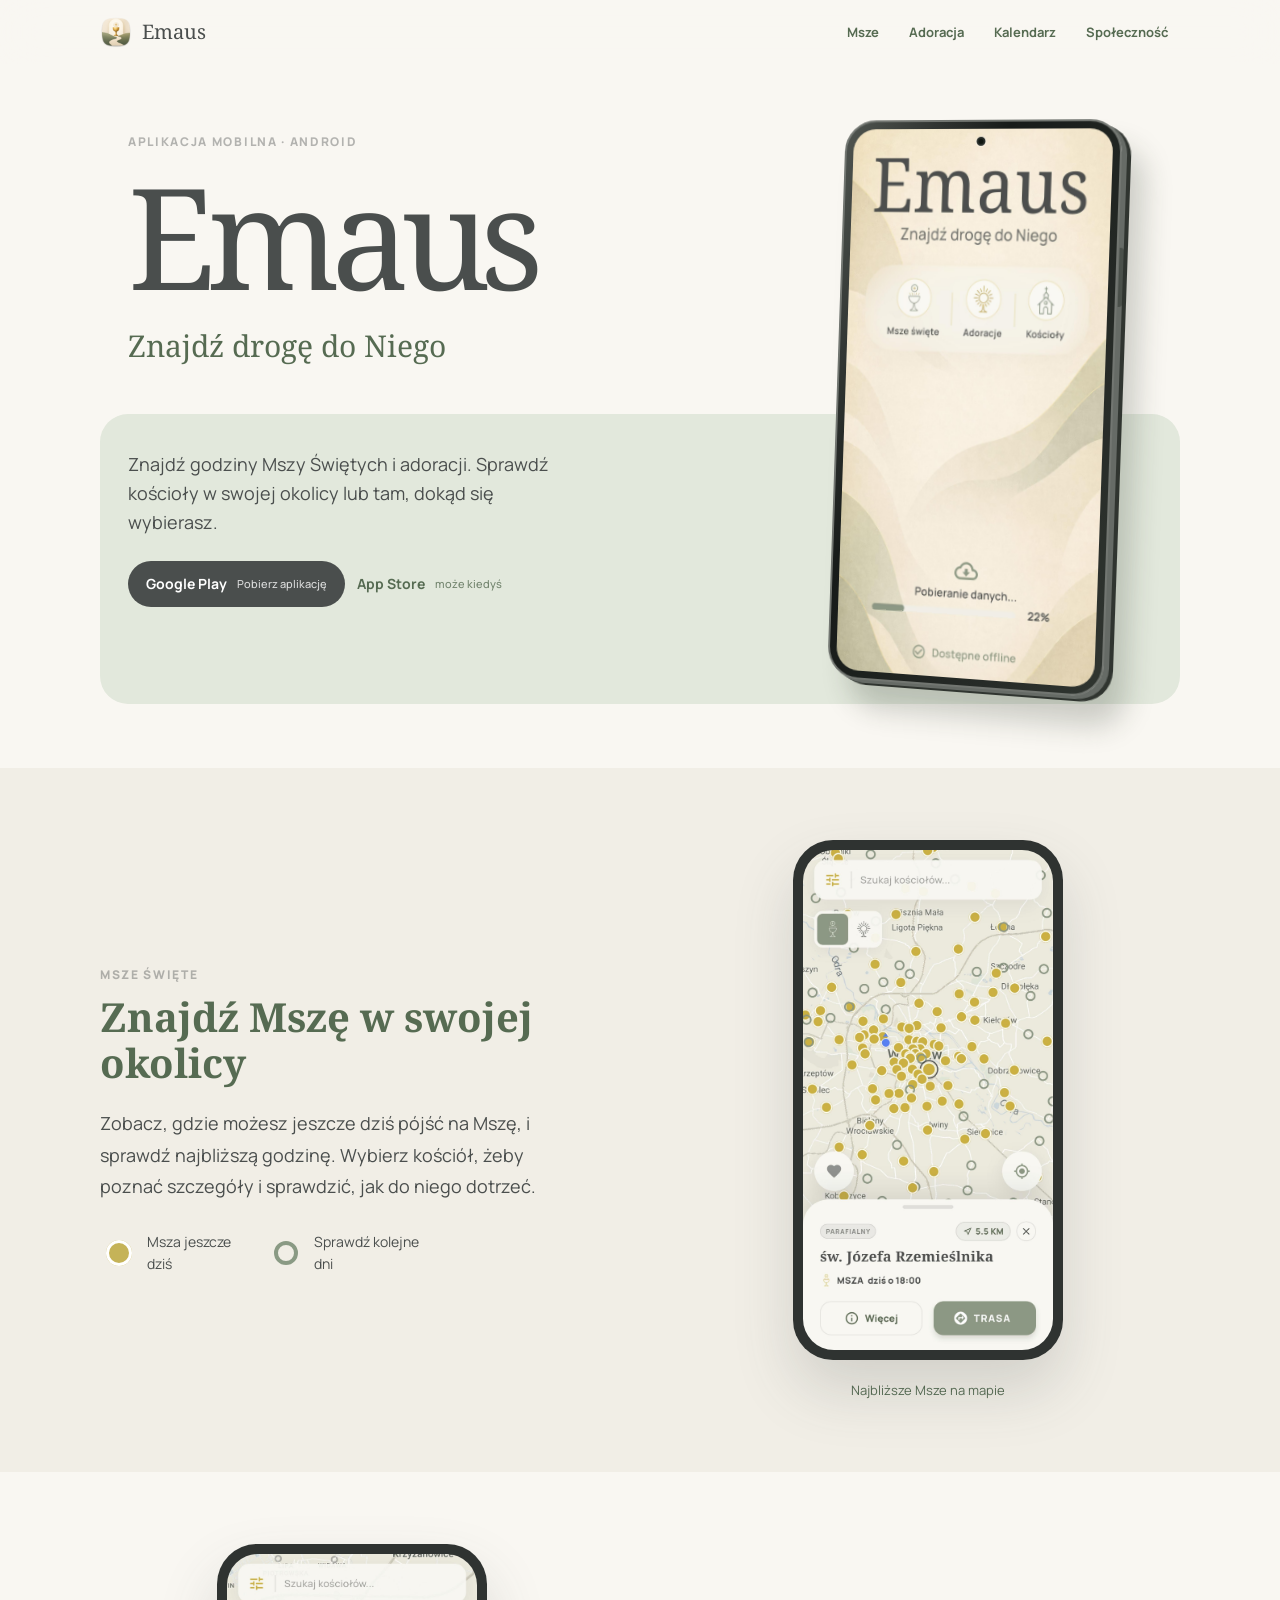
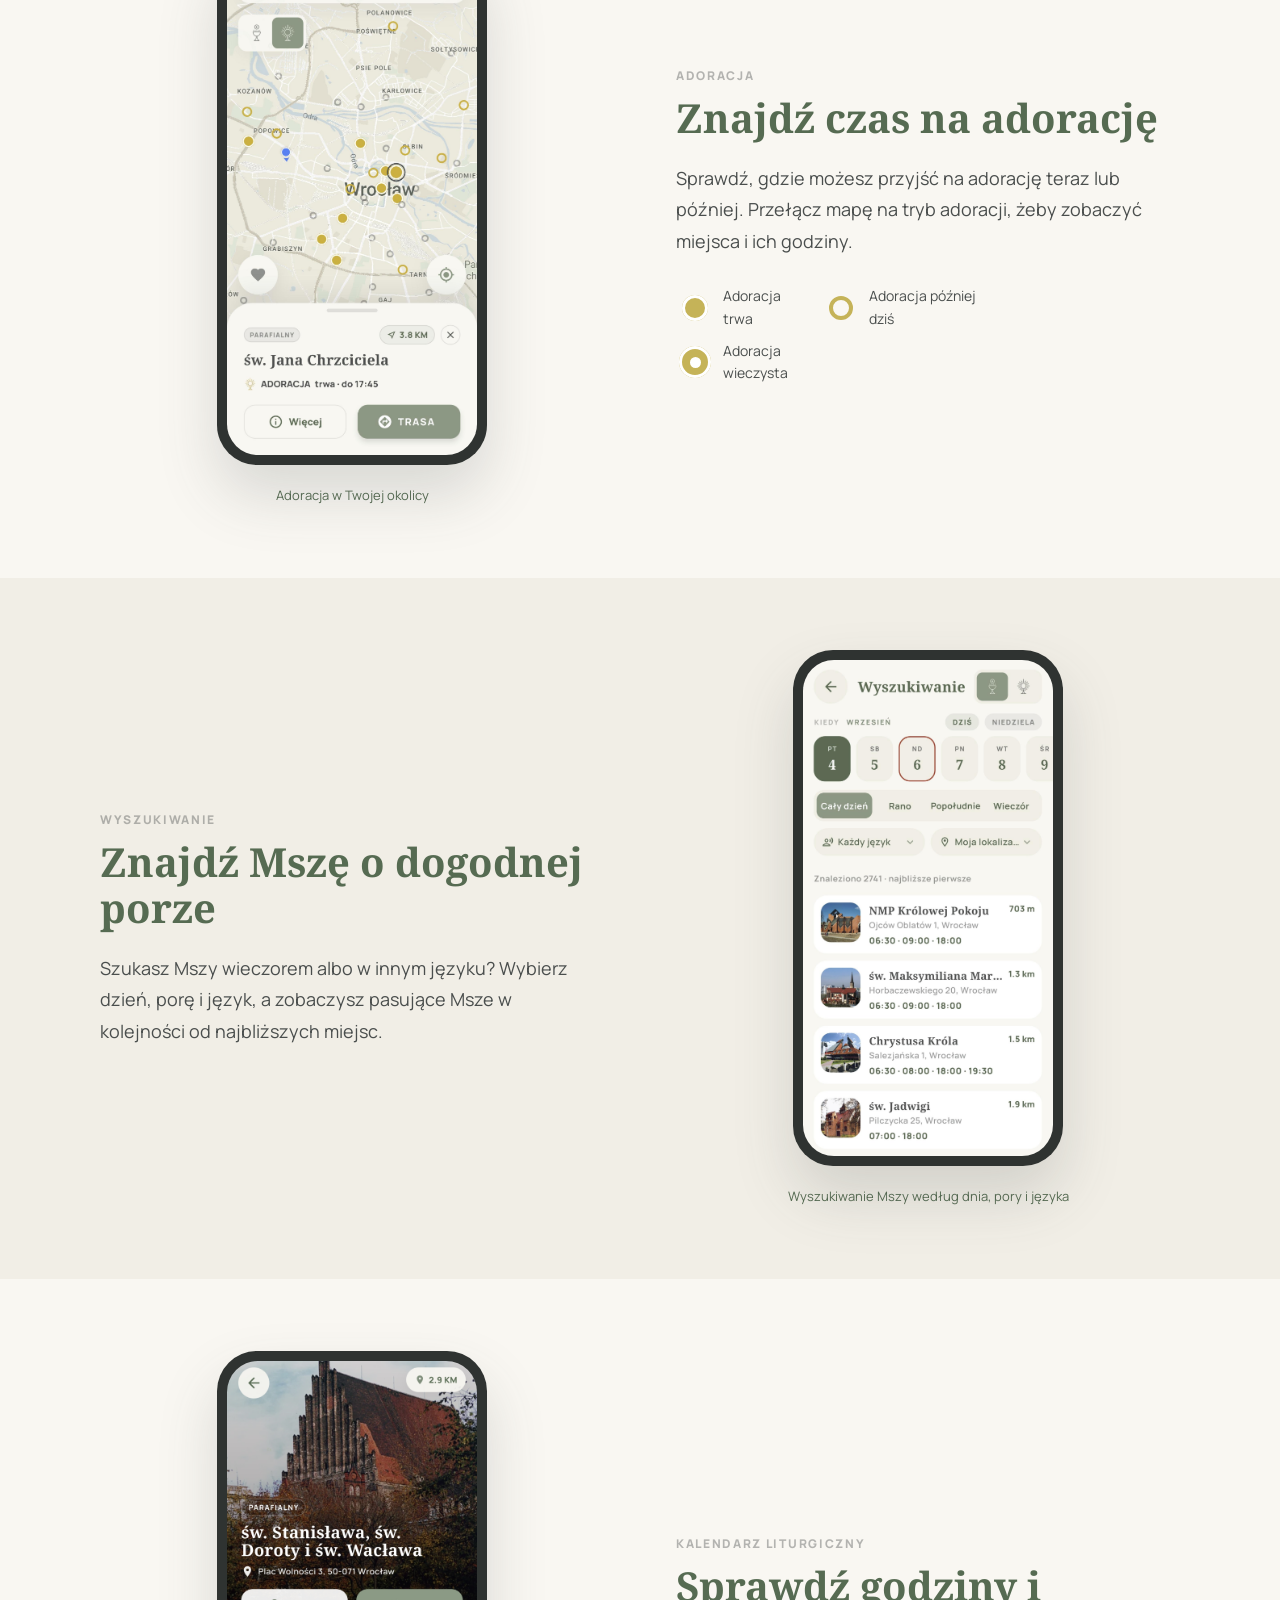
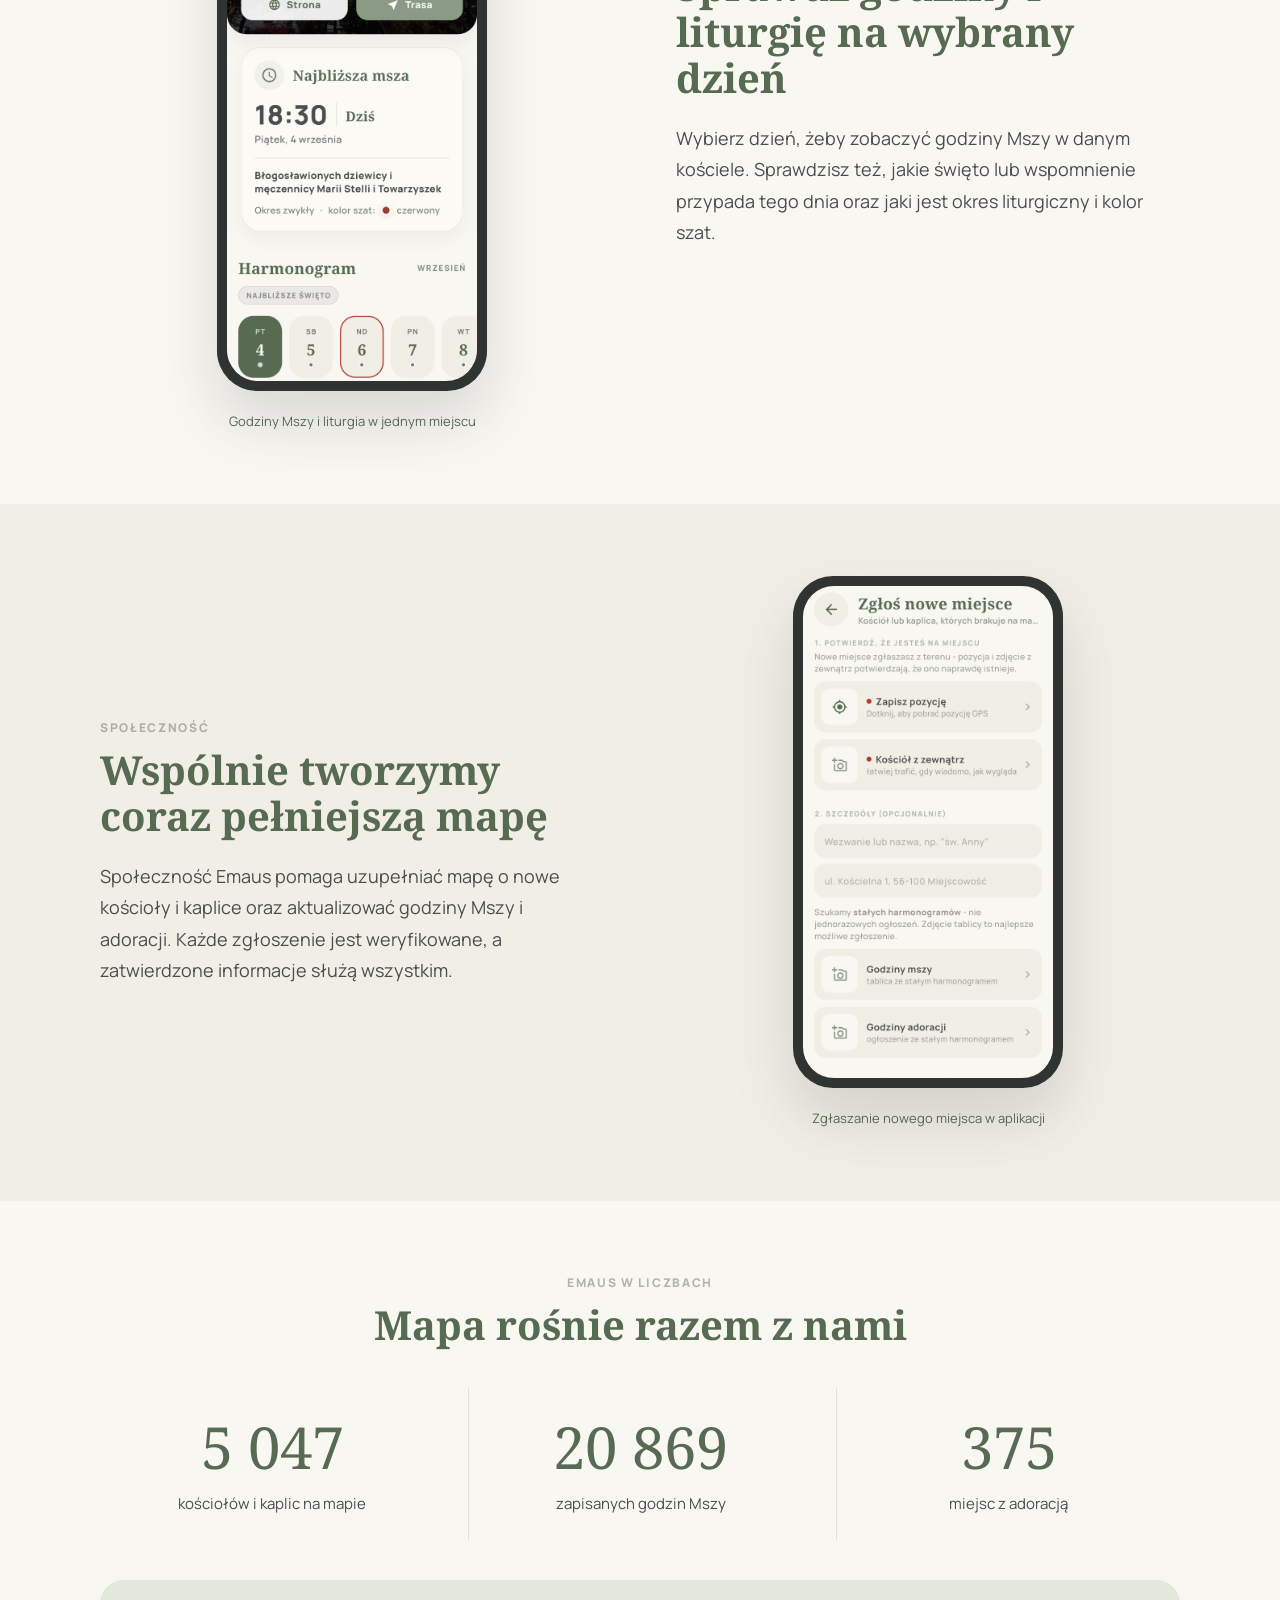
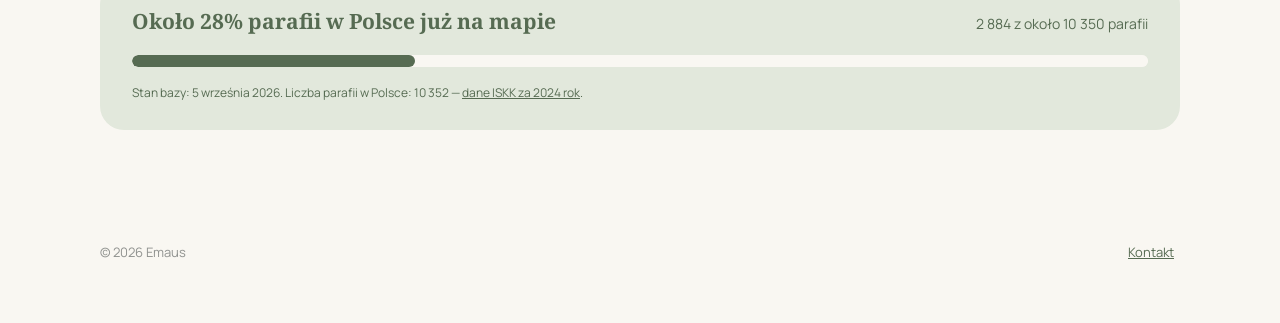
==== commit 74e2ad8d: "Stopka: kontakt zamiast linków do dokumentów prawnych Regulamin i polityka są linkowane z Google Pla" ====
--- a/index.html
+++ b/index.html
@@ -154,6 +154,7 @@
   <div class="wrap">
     <span>© 2026 Emaus</span>
     <span class="spacer"></span>
+    <a href="mailto:parsoptima&#46;apps&#64;proton&#46;me">Kontakt</a>
   </div>
 </footer>
 
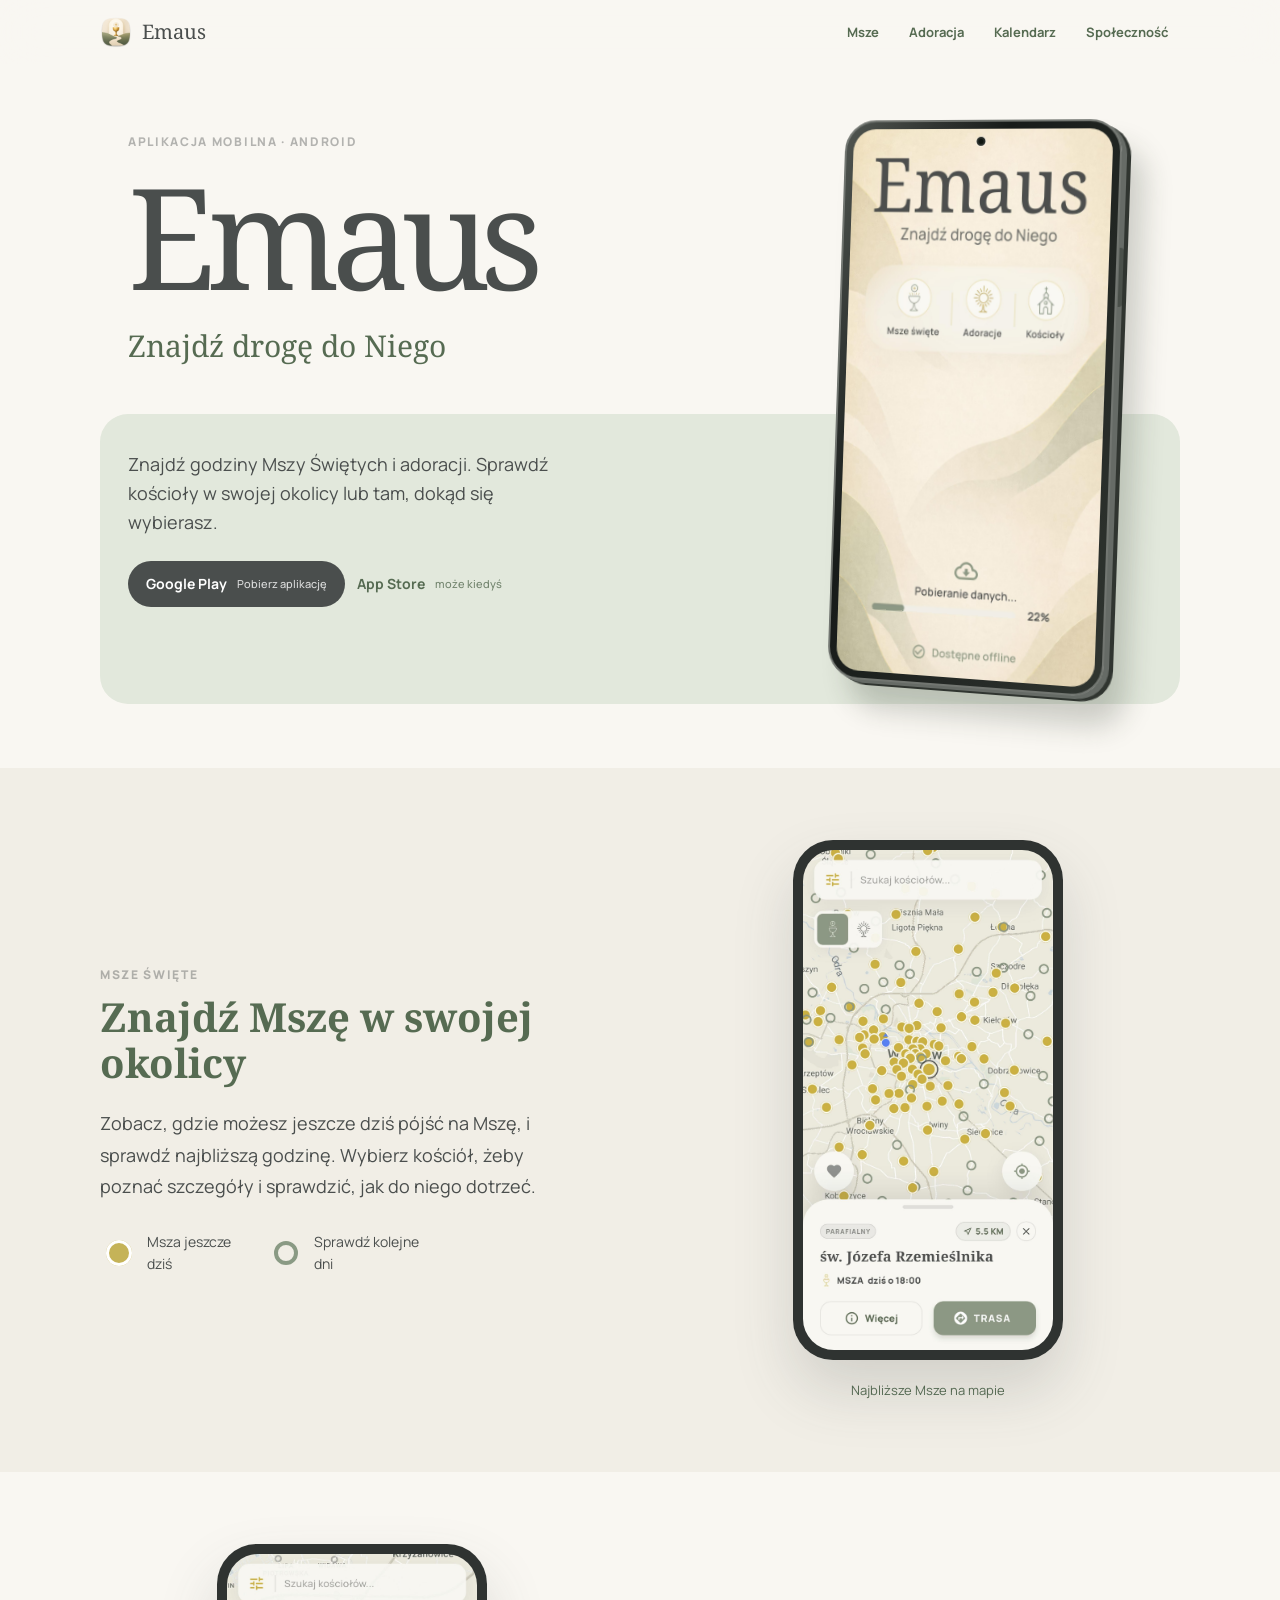
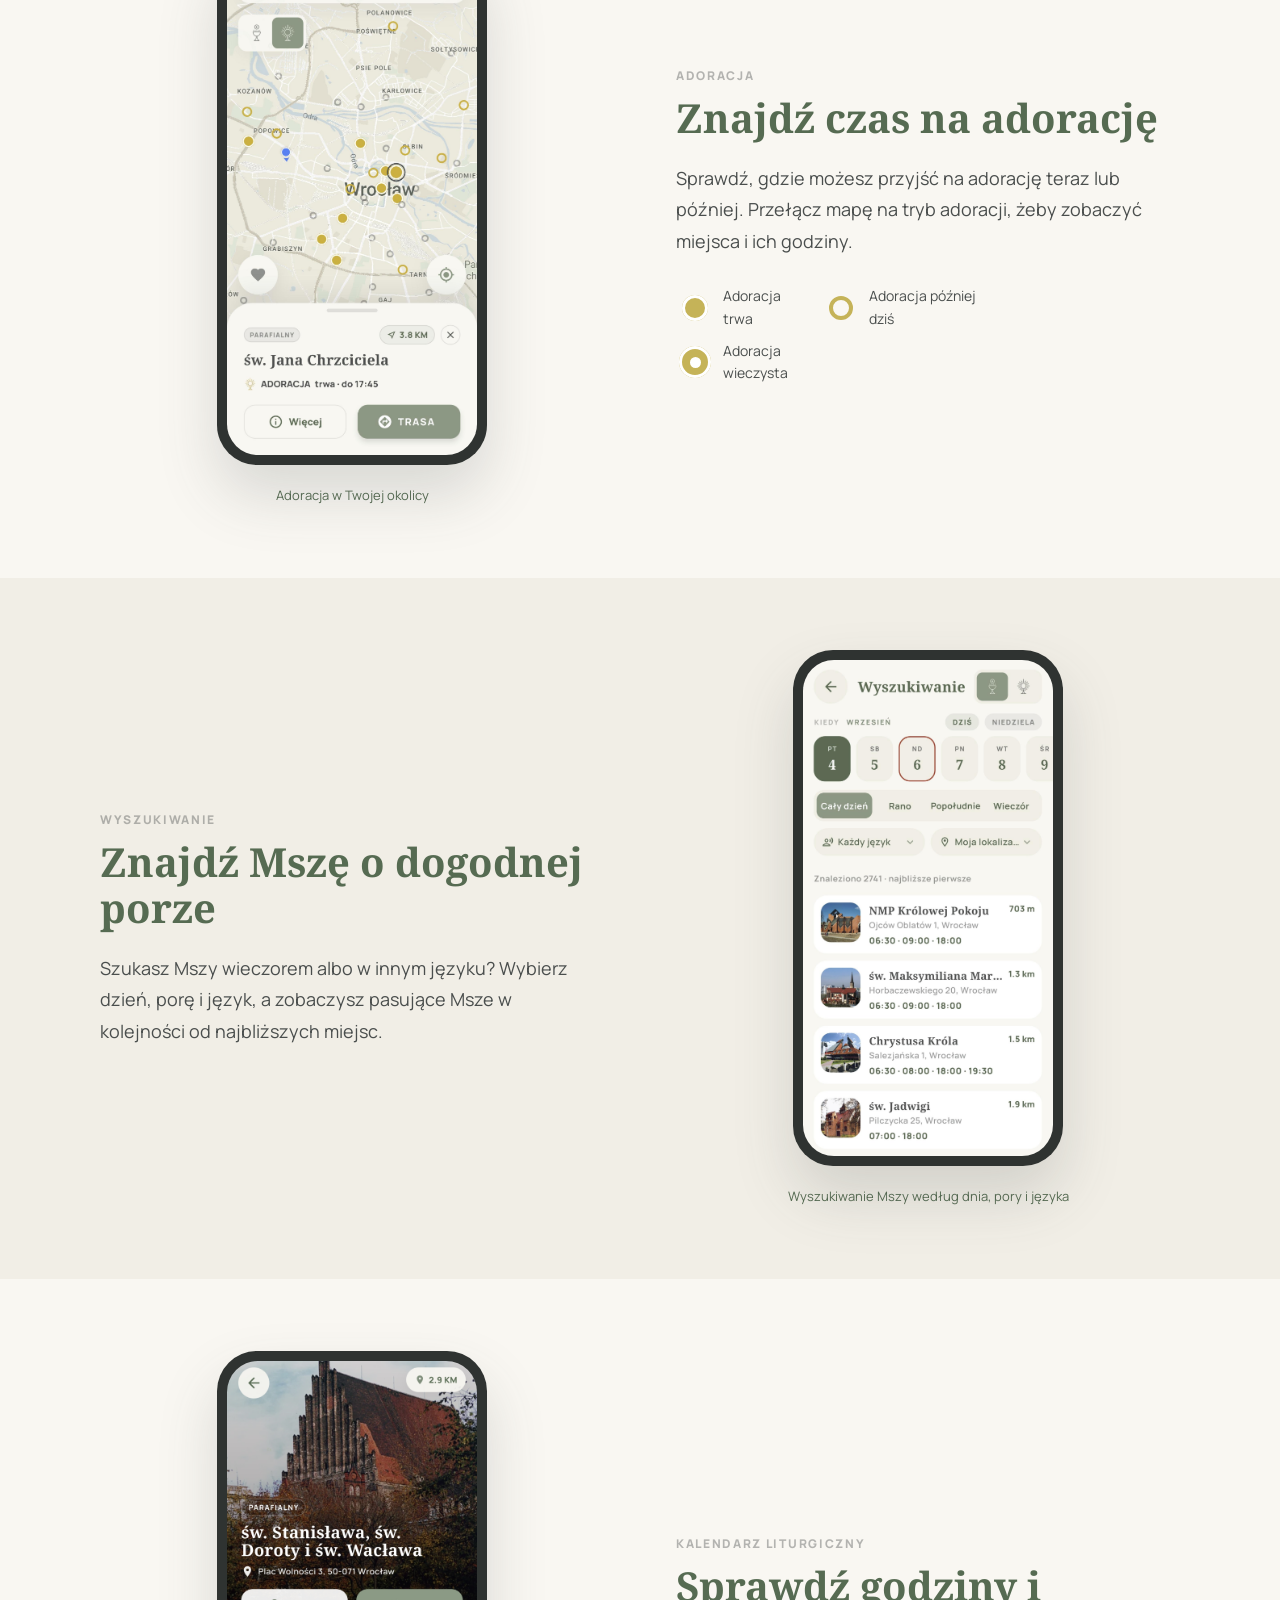
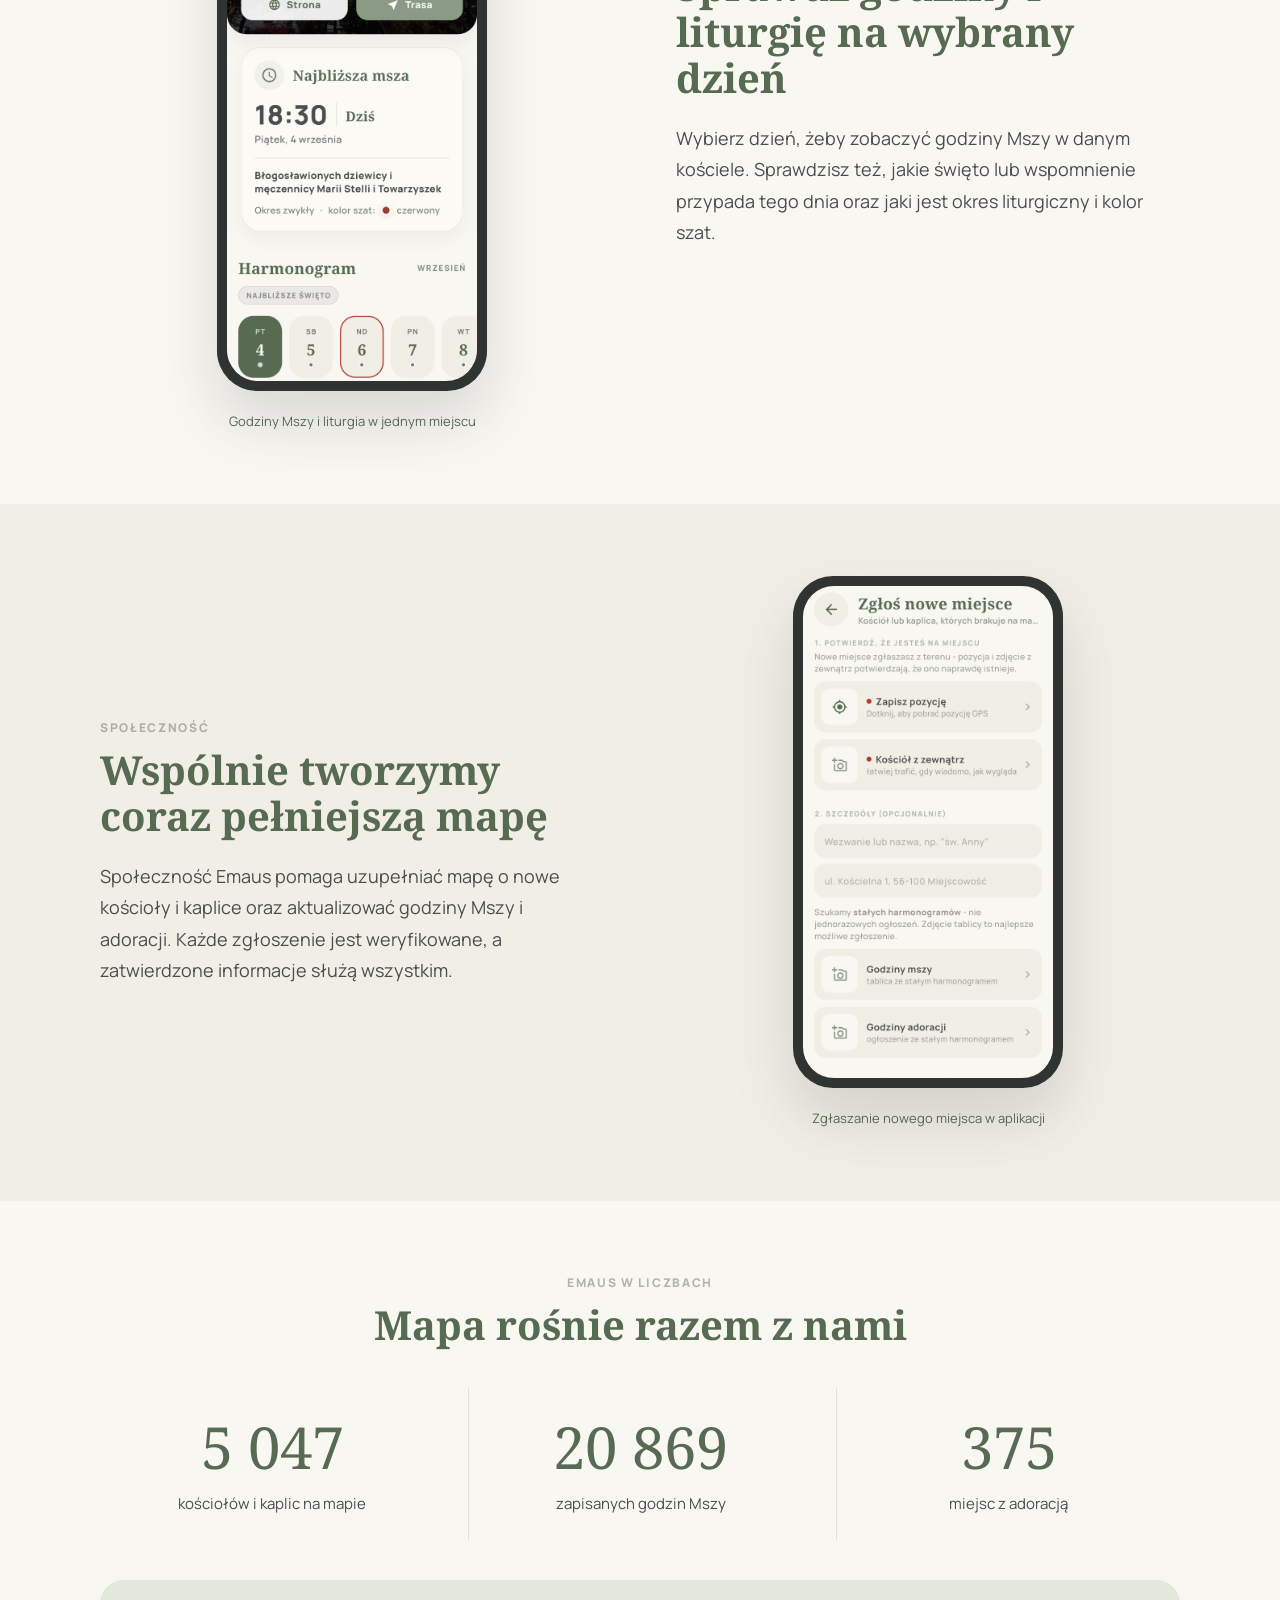
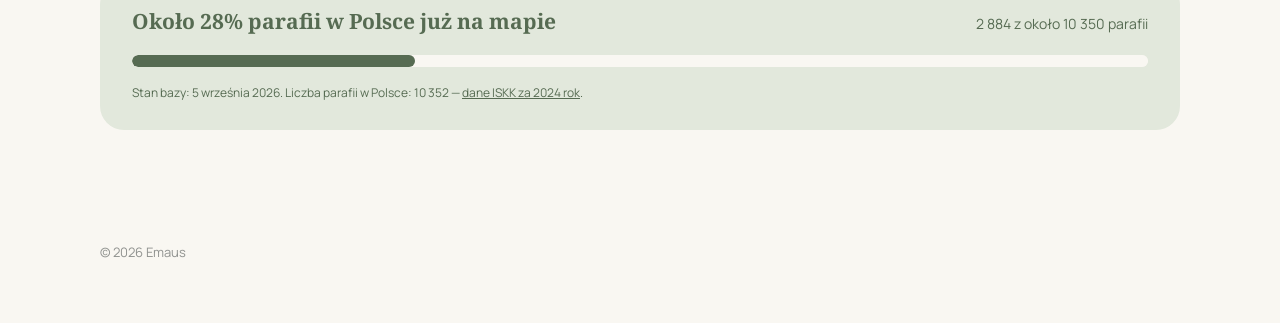
==== commit 07bc4ad2: "Stopka bez adresu e-mail, usunięcie nieużywanych obrazów Adres na publicznej stronie ściąga spam; ko" ====
--- a/index.html
+++ b/index.html
@@ -154,7 +154,6 @@
   <div class="wrap">
     <span>© 2026 Emaus</span>
     <span class="spacer"></span>
-    <a href="mailto:parsoptima&#46;apps&#64;proton&#46;me">Kontakt</a>
   </div>
 </footer>
 
